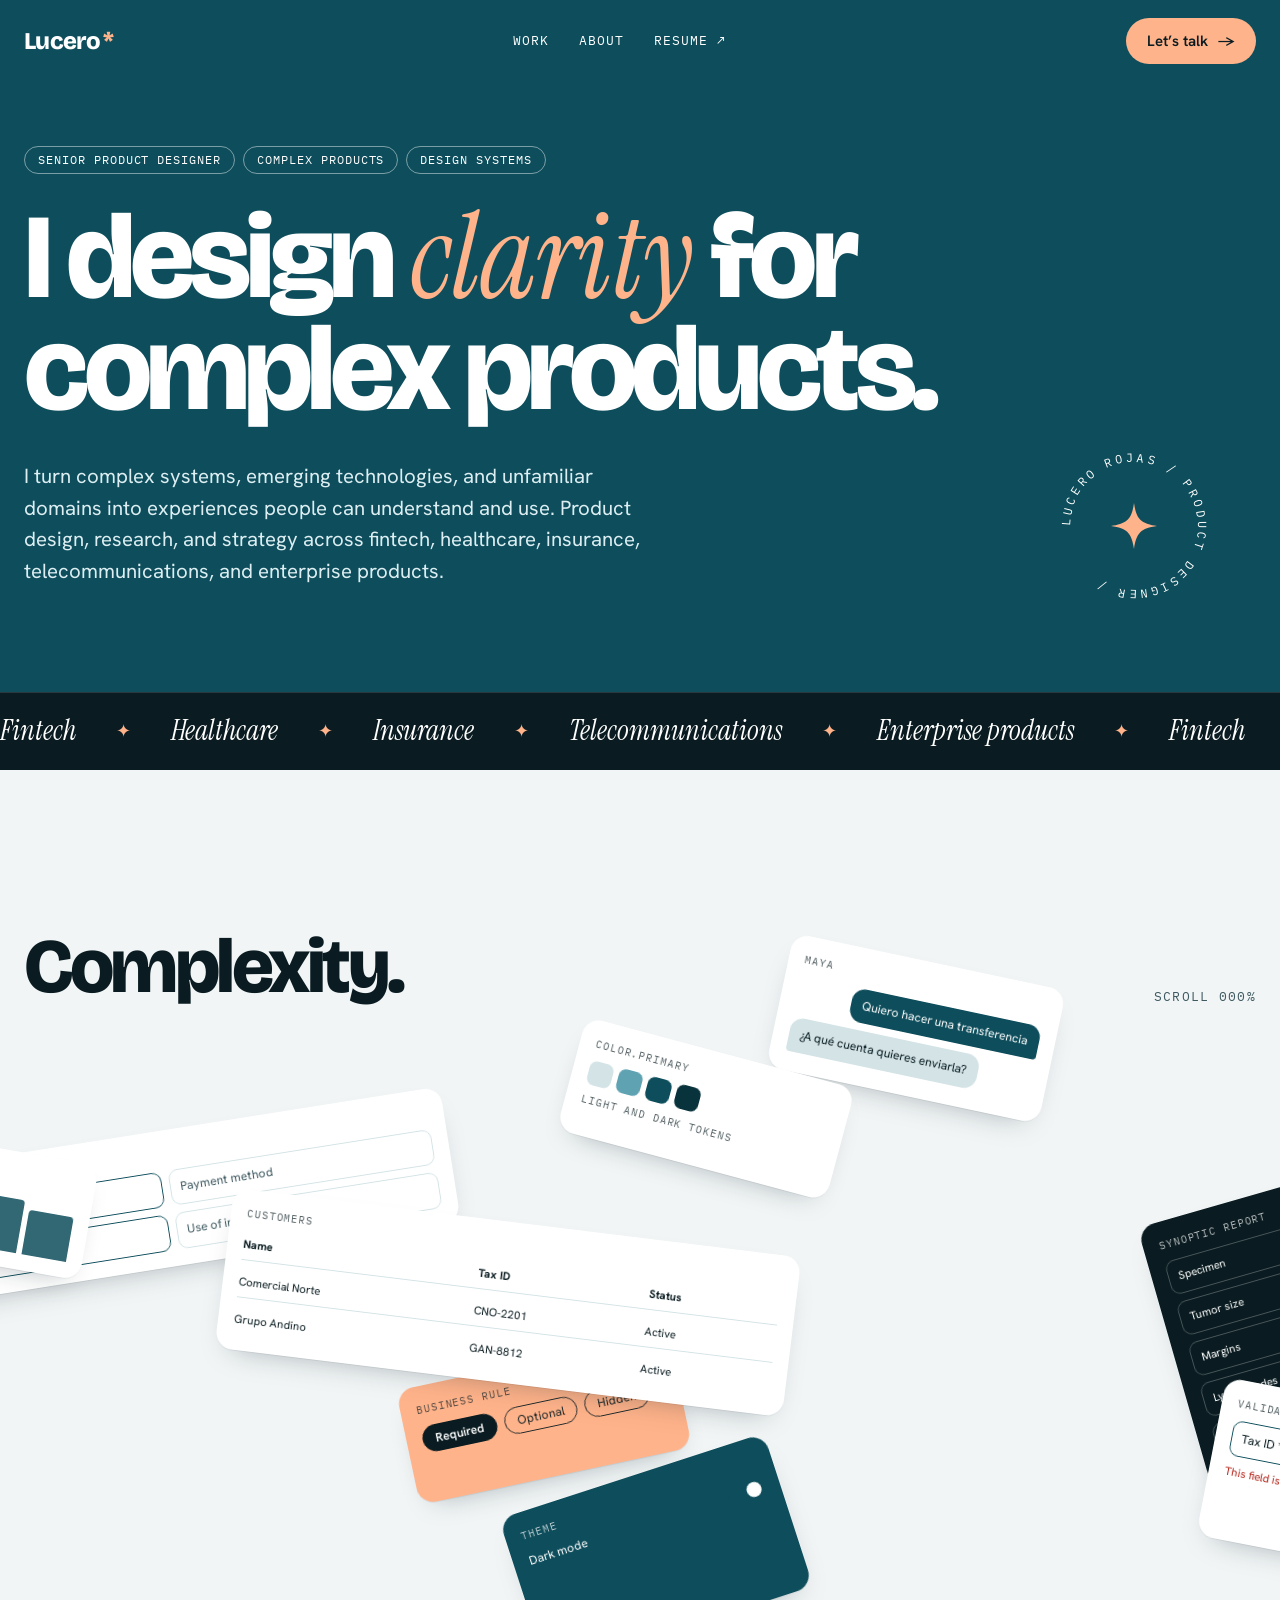
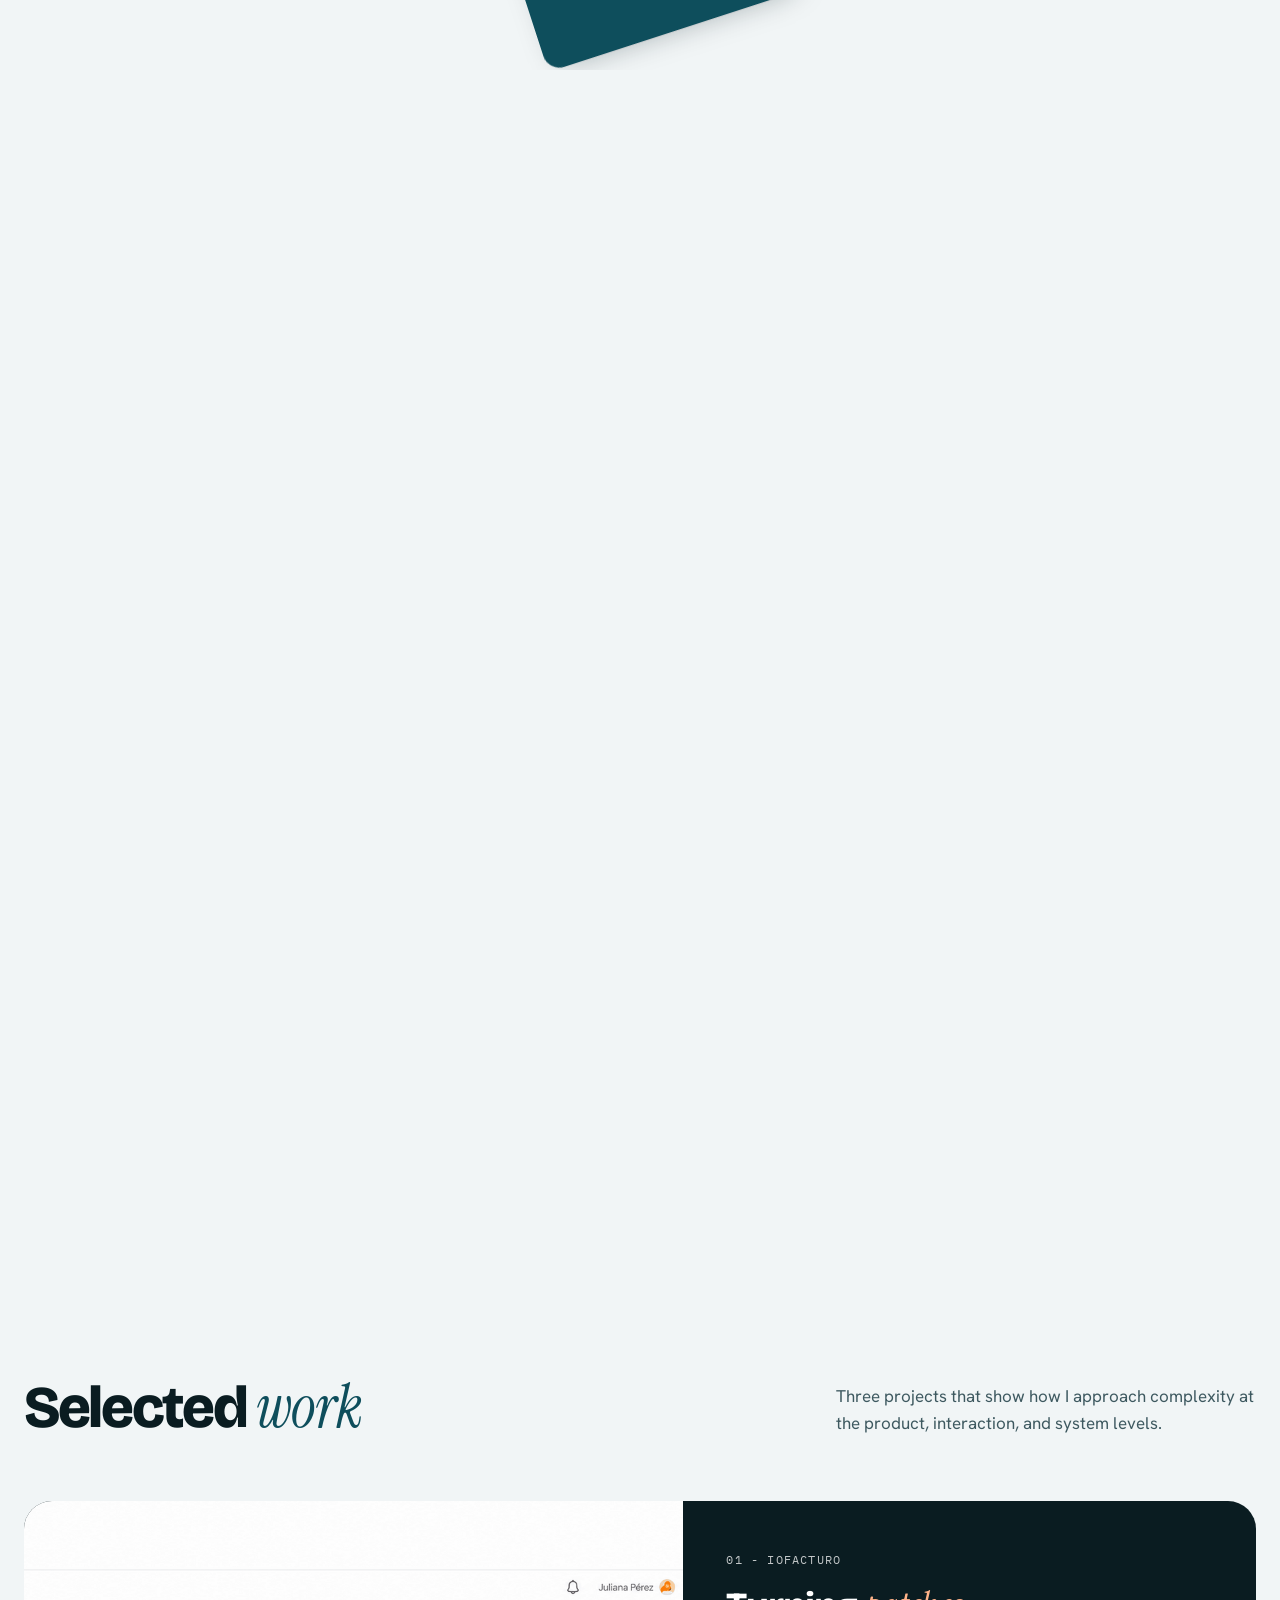
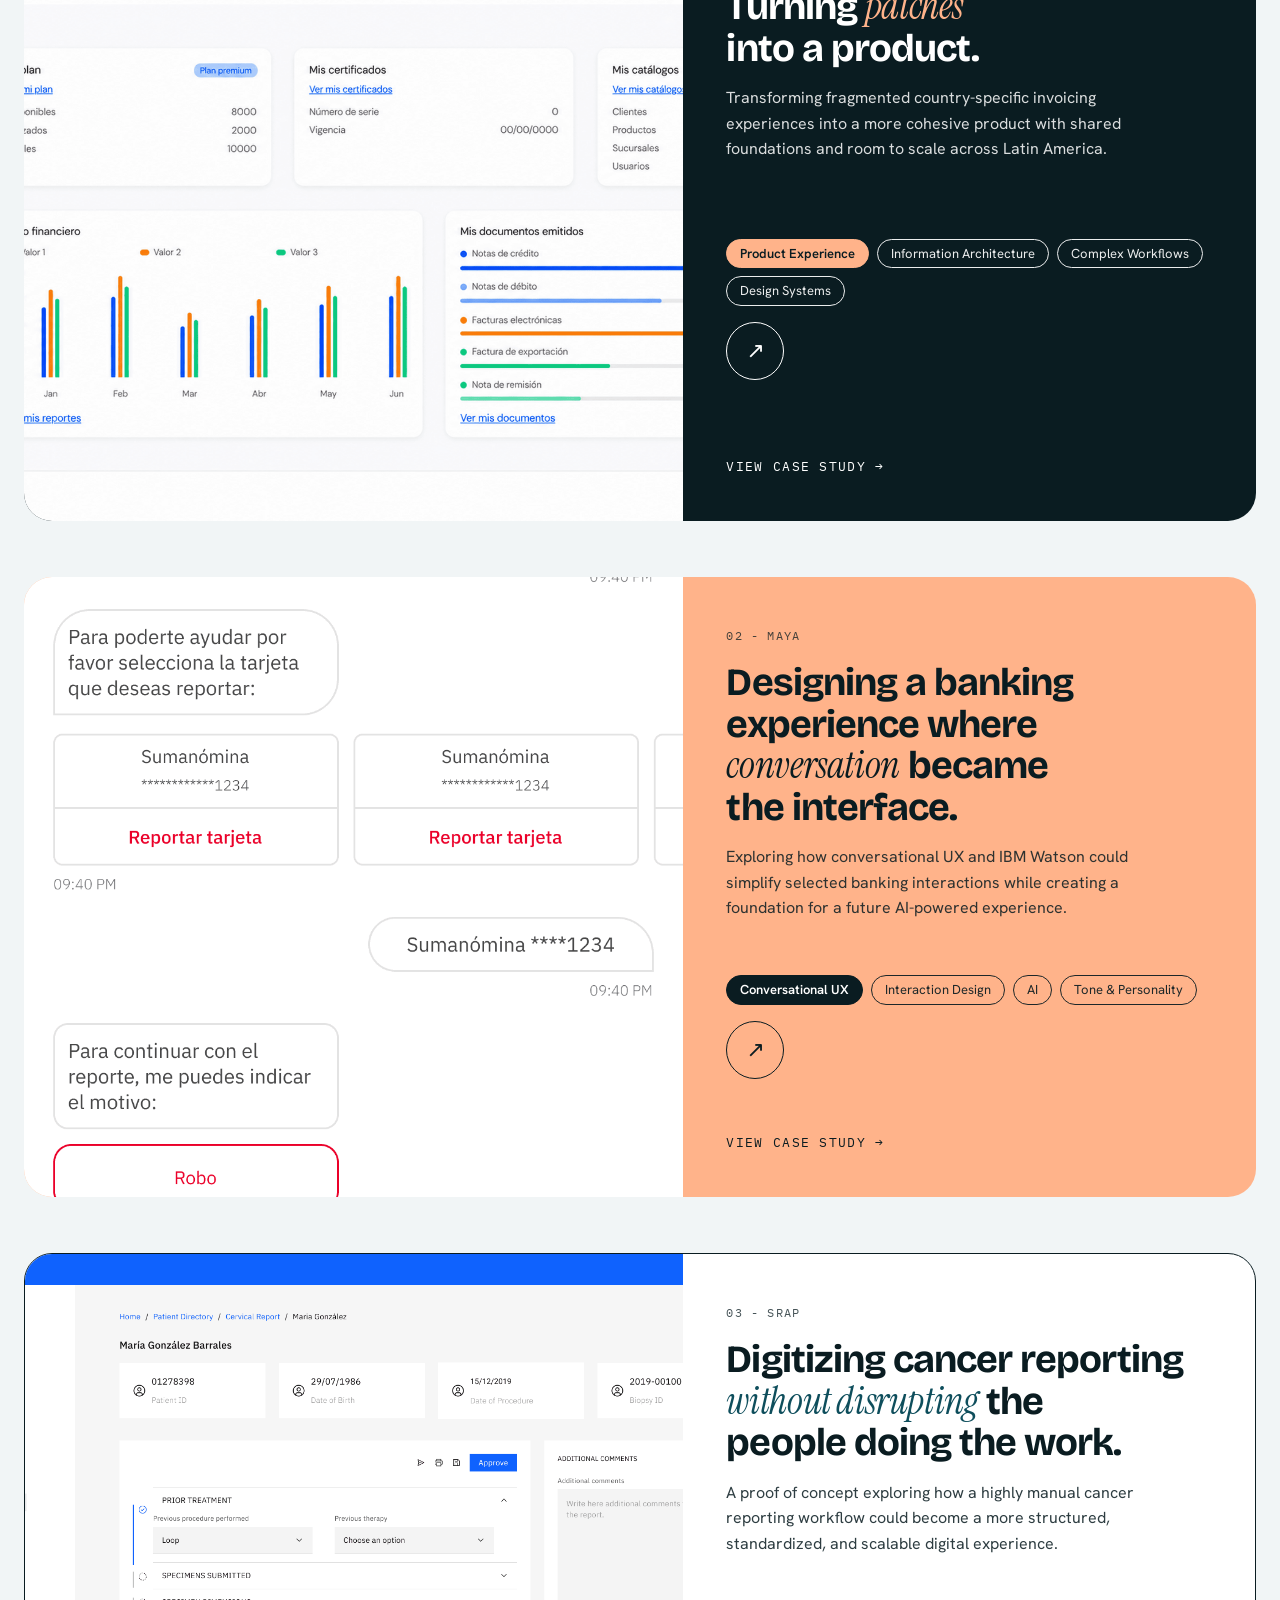
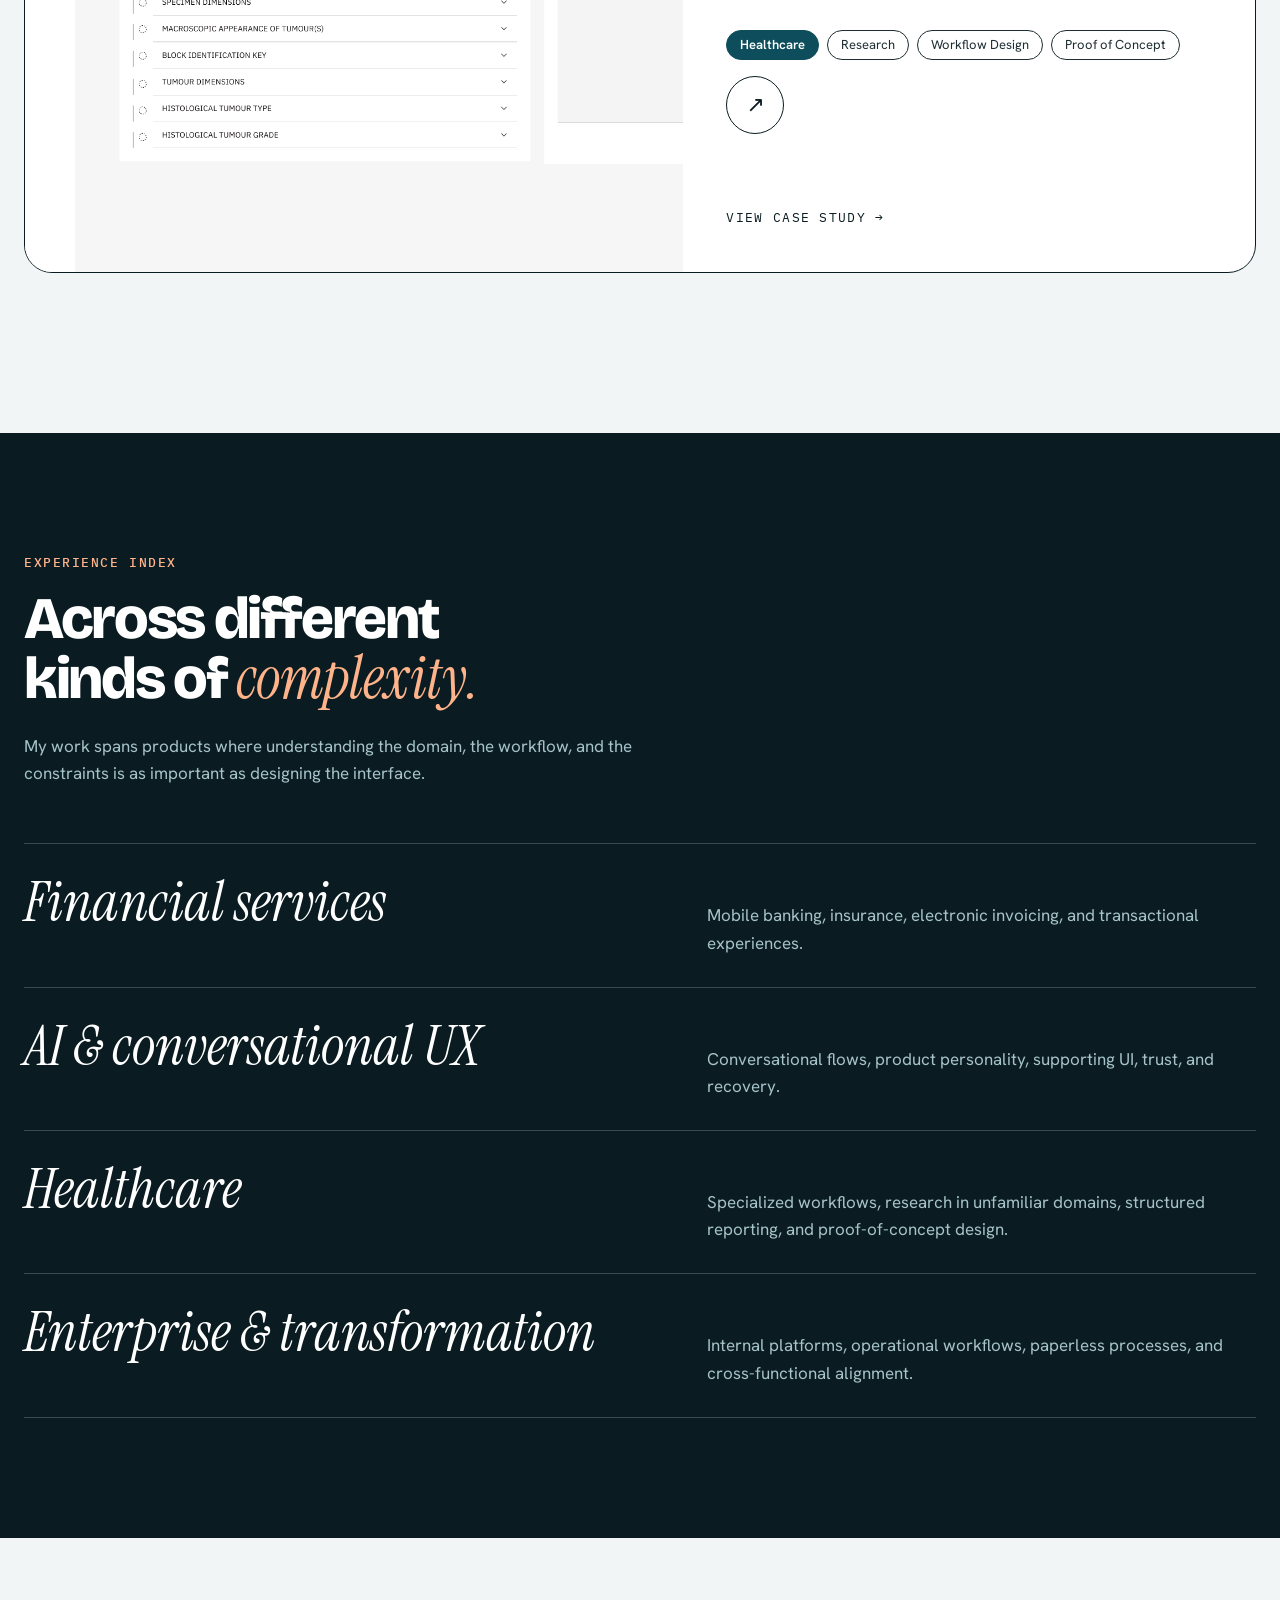
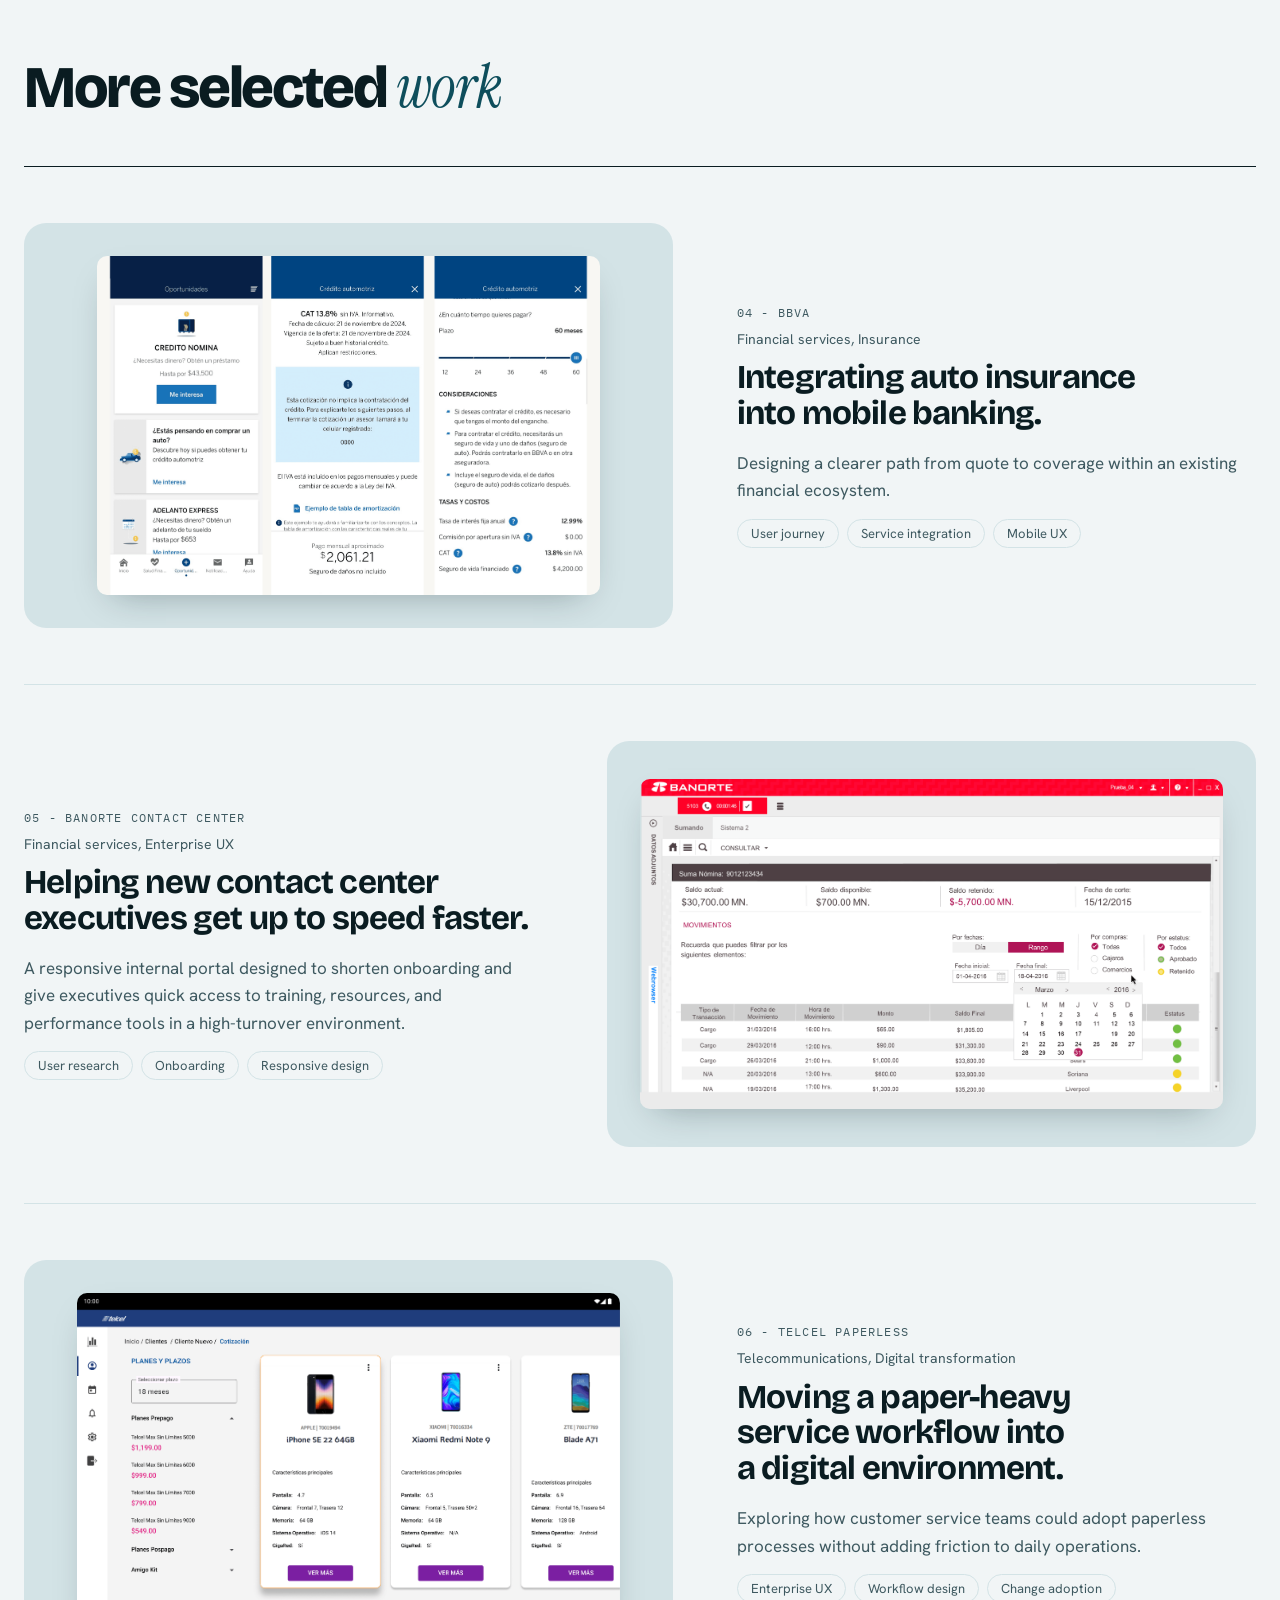
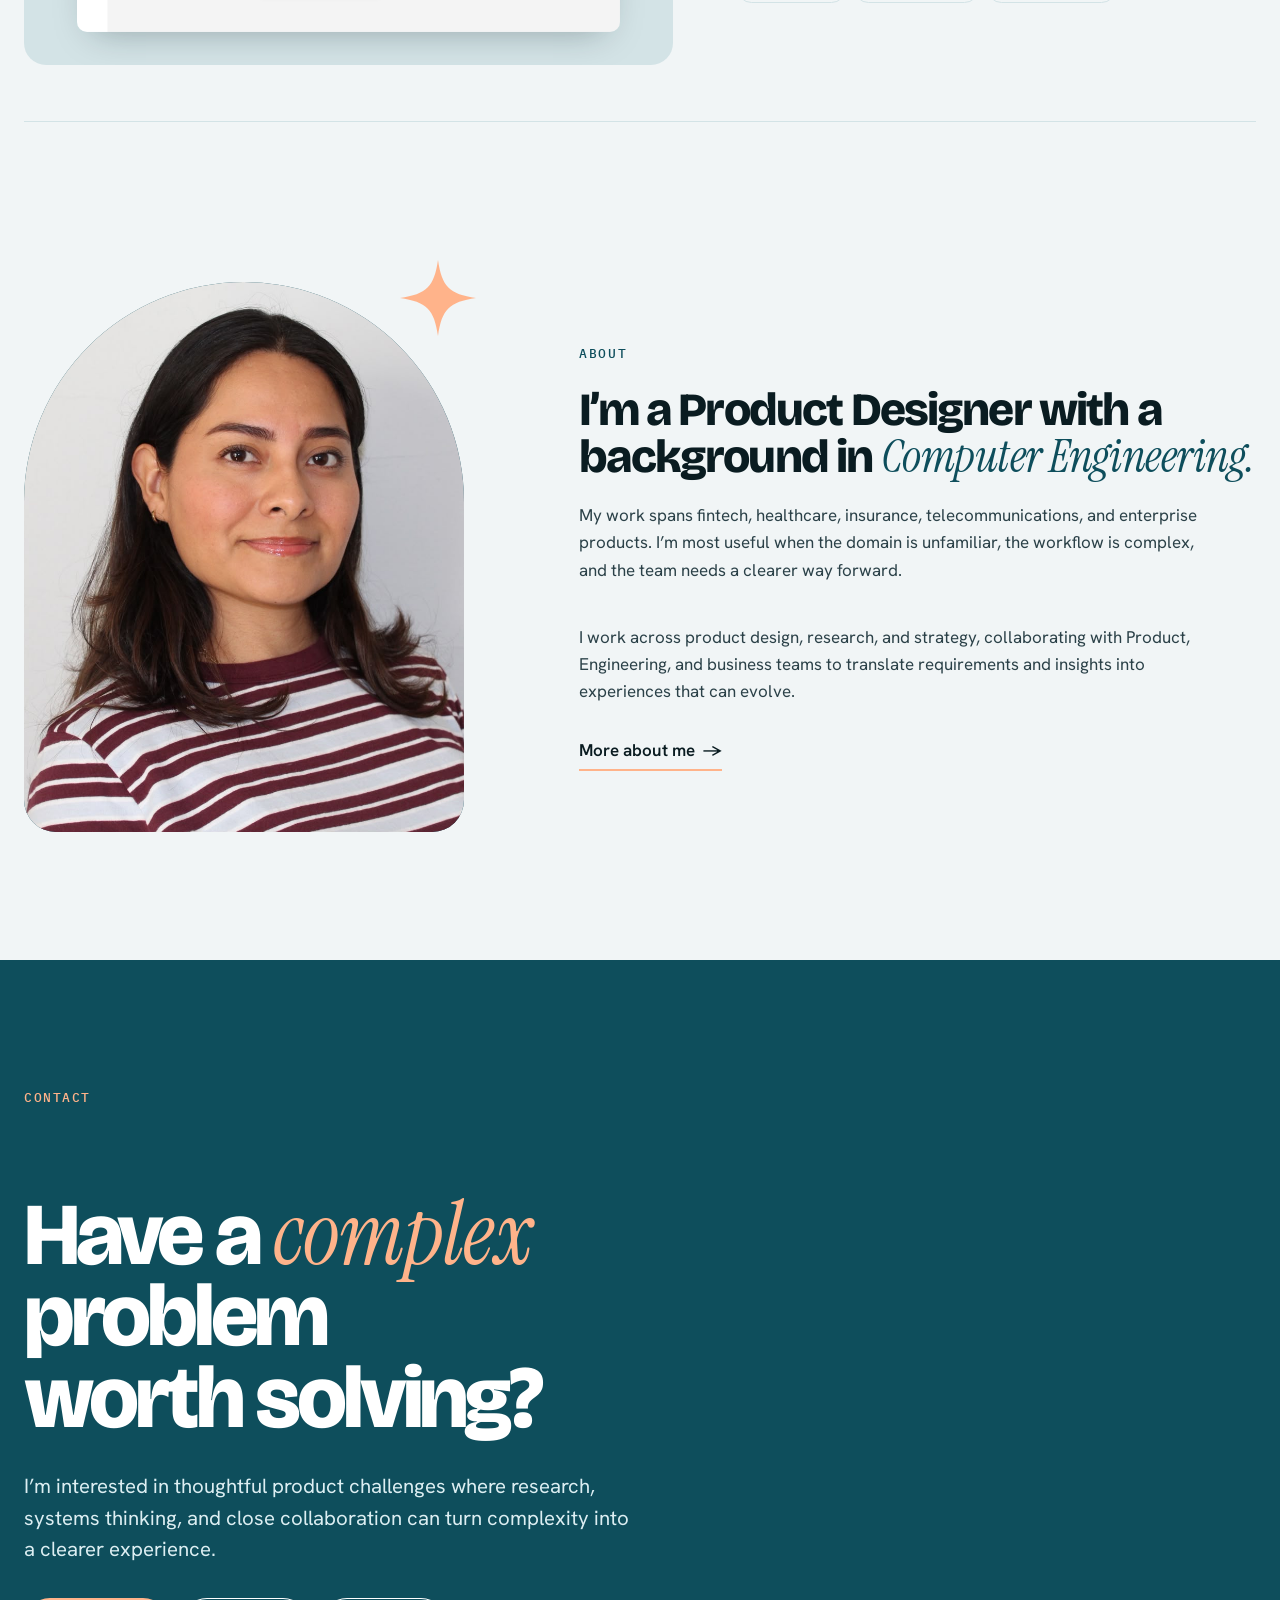
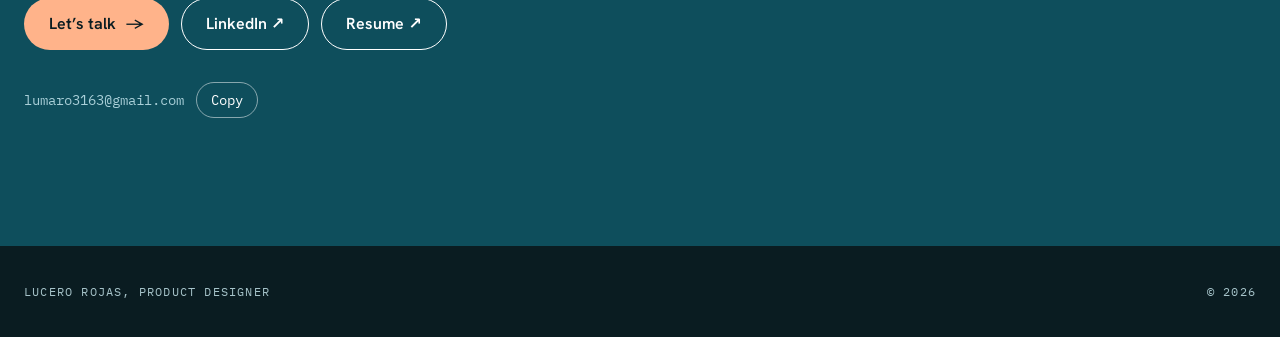
==== index.html @ 7197cba9 "Primera versión del portafolio" ====
<!doctype html>
<html lang="en">
<head>
<meta charset="utf-8">
<meta name="viewport" content="width=device-width, initial-scale=1, viewport-fit=cover">
<title>Lucero Rojas - Product Designer</title>
<meta name="description" content="Lucero Rojas designs clarity for complex products, systems, and emerging technologies.">
<meta property="og:title" content="Lucero Rojas - Product Designer">
<meta property="og:description" content="Lucero Rojas designs clarity for complex products, systems, and emerging technologies.">
<meta property="og:image" content="https://lucerorojasdesign.github.io/assets/img/og-home.jpg">
<meta property="og:image:width" content="1200">
<meta property="og:image:height" content="630">
<meta property="og:url" content="https://lucerorojasdesign.github.io/">
<meta property="og:type" content="website">
<meta name="twitter:image" content="https://lucerorojasdesign.github.io/assets/img/og-home.jpg">
<link rel="canonical" href="https://lucerorojasdesign.github.io/">
<meta name="theme-color" content="#0E4E5C">
<meta name="twitter:card" content="summary_large_image">
<link rel="preconnect" href="https://fonts.googleapis.com">
<link rel="preconnect" href="https://fonts.gstatic.com" crossorigin>
<link rel="stylesheet" href="https://fonts.googleapis.com/css2?family=Bricolage+Grotesque:opsz,wght@12..96,500;12..96,700;12..96,800&family=Instrument+Serif:ital@0;1&family=Hanken+Grotesk:wght@400;500;600&family=IBM+Plex+Mono:wght@400;500&display=swap">
<link rel="stylesheet" href="assets/css/site.css">
</head>
<body>
<a class="skip" href="#main">Skip to content</a>

<nav class="nav nav--hero" aria-label="Main" data-offset="120">
  <div class="wrap nav__in">
    <a class="logo" href="index.html" aria-label="Lucero Rojas, home">Lucero<span aria-hidden="true">*</span></a>
    <div class="nav__links">
      <a href="#work">Work</a>
      <a href="#about">About</a>
      <a href="https://drive.google.com/file/d/1FefpyBtR9SdfBJnohA6IZ15ghc4XHnws/view?usp=sharing" target="_blank" rel="noopener">Resume ↗</a>
    </div>
    <a class="btn btn--accent btn--sm" href="#contact">Let’s talk <span class="arr" aria-hidden="true">→</span></a>
  </div>
</nav>

<main id="main">

<!-- ============ HERO ============ -->
<header class="hero on-field">
  <div class="wrap hero__in">
    <div class="tags-o tags-o--hero"><span>Senior Product Designer</span><span>Complex Products</span><span>Design Systems</span></div>
    <h1 class="display h1" data-split>I design <em>clarity</em> for complex products.</h1>
    <p class="lead" data-reveal>I turn complex systems, emerging technologies, and unfamiliar domains into experiences people can understand and use. Product design, research, and strategy across fintech, healthcare, insurance, telecommunications, and enterprise products.</p>

    <div class="badge" aria-hidden="true">
      <svg class="ring" viewBox="0 0 200 200"><defs><path id="circ" d="M100,100 m-78,0 a78,78 0 1,1 156,0 a78,78 0 1,1 -156,0"></path></defs><text><textPath href="#circ">Lucero Rojas / Product Designer / </textPath></text></svg>
      <svg class="star" viewBox="0 0 40 40" width="46" height="46"><path d="M20 0 C22 14 26 18 40 20 C26 22 22 26 20 40 C18 26 14 22 0 20 C14 18 18 14 20 0Z"></path></svg>
    </div>
  </div>
  <div class="ticker" aria-label="Industries: fintech, healthcare, insurance, telecommunications, enterprise products">
    <div class="ticker__track" aria-hidden="true">
      <span>Fintech</span><span>Healthcare</span><span>Insurance</span><span>Telecommunications</span><span>Enterprise products</span>
      <span>Fintech</span><span>Healthcare</span><span>Insurance</span><span>Telecommunications</span><span>Enterprise products</span>
    </div>
  </div>
</header>

<!-- ============ SCENE: complexity → clarity ============ -->
<section class="scene" aria-label="Animation: scattered interface fragments organize into a clear system as you scroll">
  <div class="scene__pin">
    <div class="wrap">
      <div class="scene__head">
        <p class="scene__word" aria-hidden="true"><span class="w-a">Complexity.</span><span class="w-b">Clarity.</span></p>
        <p class="scene__meter" aria-hidden="true">Scroll <span data-meter>000%</span></p>
      </div>
    </div>
    <div class="wrap">
      <div class="board" aria-hidden="true">
        <div class="frag frag--wide" style="--x:-160;--y:90;--r:-9">
          <span class="lbl">New invoice</span>
          <div class="grid2" style="gap:8px">
            <div class="field req">Tax ID *</div>
            <div class="field">Payment method</div>
            <div class="field req">Currency *</div>
            <div class="field">Use of invoice</div>
          </div>
        </div>
        <div class="frag" style="--x:120;--y:-80;--r:12">
          <span class="lbl">Maya</span>
          <span class="bubble me">Quiero hacer una transferencia</span>
          <span class="bubble">¿A qué cuenta quieres enviarla?</span>
        </div>
        <div class="frag frag--ink frag--tall frag--hide-sm" style="--x:200;--y:140;--r:-16">
          <span class="lbl">Synoptic report</span>
          <div class="acc">Specimen <span class="chk">✓</span></div>
          <div class="acc">Tumor size <span class="chk">✓</span></div>
          <div class="acc">Margins <span class="mono" style="font-size:10px;opacity:.7">2/5</span></div>
          <div class="acc">Lymph nodes <span class="mono" style="font-size:10px;opacity:.7">0/3</span></div>
          <div class="acc">Approval <span class="mono" style="font-size:10px;opacity:.7">Pending</span></div>
        </div>
        <div class="frag" style="--x:-220;--y:-60;--r:10">
          <span class="lbl">Issued documents</span>
          <div class="bars"><i style="height:40%"></i><i style="height:65%"></i><i style="height:52%"></i><i style="height:88%"></i><i style="height:74%"></i></div>
        </div>
        <div class="frag frag--gold" style="--x:60;--y:160;--r:-12">
          <span class="lbl">Business rule</span>
          <div class="pills"><span class="pill pill--ink">Required</span><span class="pill">Optional</span><span class="pill">Hidden</span></div>
        </div>
        <div class="frag frag--hide-sm" style="--x:-90;--y:-150;--r:15">
          <span class="lbl">color.primary</span>
          <div class="sw"><i style="background:#D3E3E6"></i><i style="background:#5FA3B3"></i><i style="background:#0E4E5C"></i><i style="background:#08323C"></i></div>
          <span class="lbl">Light and dark tokens</span>
        </div>
        <div class="frag frag--wide" style="--x:180;--y:-120;--r:7">
          <span class="lbl">Customers</span>
          <div class="row"><b>Name</b><b>Tax ID</b><b>Status</b></div>
          <div class="row"><span>Comercial Norte</span><span>CNO-2201</span><span>Active</span></div>
          <div class="row"><span>Grupo Andino</span><span>GAN-8812</span><span>Active</span></div>
        </div>
        <div class="frag frag--field" style="--x:-140;--y:130;--r:-18">
          <span class="lbl">Theme</span>
          <div style="display:flex;justify-content:space-between;align-items:center">Dark mode <span class="tgl"></span></div>
        </div>
        <div class="frag frag--hide-sm" style="--x:240;--y:60;--r:11">
          <span class="lbl">Validation</span>
          <div class="field req">Tax ID *</div>
          <span style="color:#B42318;font-size:12px">This field is required.</span>
        </div>
      </div>
    </div>
  </div>
</section>

<!-- ============ SELECTED WORK ============ -->
<section id="work" class="wrap" style="padding-top:48px;padding-bottom:40px">
  <div class="work-head">
    <h2 class="h2" data-reveal>Selected <em>work</em></h2>
    <p class="muted" style="max-width:42ch;--d:1" data-reveal>Three projects that show how I approach complexity at the product, interaction, and system levels.</p>
  </div>

  <div class="stack">
    <a class="stack__card" href="work/iofacturo.html" style="--i:0">
      <div class="stack__media">
        <figure class="ph ph--field" data-label="ioFacturo dashboard"><img src="assets/img/home/iofacturo.png" alt="Redesigned ioFacturo product dashboard." loading="lazy" onerror="this.remove()"></figure>
      </div>
      <div class="stack__body">
        <div>
          <span class="mono">01 - ioFacturo</span>
          <h3 class="h3">Turning <em>patches</em> into a product.</h3>
          <p>Transforming fragmented country-specific invoicing experiences into a more cohesive product with shared foundations and room to scale across Latin America.</p>
        </div>
        <div class="stack__foot">
          <div class="pills"><span class="pill pill--fill">Product Experience</span><span class="pill">Information Architecture</span><span class="pill">Complex Workflows</span><span class="pill">Design Systems</span></div>
          <span class="circle" aria-hidden="true">↗</span>
        </div>
        <span class="cta-link">View case study →</span>
      </div>
    </a>

    <a class="stack__card" href="work/maya.html" style="--i:1">
      <div class="stack__media">
        <figure class="ph ph--gold" data-label="Maya - mobile conversation"><img src="assets/img/home/maya.png" alt="Maya conversational assistant screen on mobile." loading="lazy" onerror="this.remove()"></figure>
      </div>
      <div class="stack__body">
        <div>
          <span class="mono">02 - Maya</span>
          <h3 class="h3">Designing a banking experience where <em>conversation</em> became the interface.</h3>
          <p>Exploring how conversational UX and IBM Watson could simplify selected banking interactions while creating a foundation for a future AI-powered experience.</p>
        </div>
        <div class="stack__foot">
          <div class="pills"><span class="pill pill--ink">Conversational UX</span><span class="pill">Interaction Design</span><span class="pill">AI</span><span class="pill">Tone &amp; Personality</span></div>
          <span class="circle" aria-hidden="true">↗</span>
        </div>
        <span class="cta-link">View case study →</span>
      </div>
    </a>

    <a class="stack__card" href="work/srap.html" style="--i:2">
      <div class="stack__media">
        <figure class="ph" data-label="SRAP - synoptic report"><img src="assets/img/home/srap.png" alt="SRAP synoptic cancer report screen." loading="lazy" onerror="this.remove()"></figure>
      </div>
      <div class="stack__body">
        <div>
          <span class="mono">03 - SRAP</span>
          <h3 class="h3">Digitizing cancer reporting <em>without disrupting</em> the people doing the work.</h3>
          <p>A proof of concept exploring how a highly manual cancer reporting workflow could become a more structured, standardized, and scalable digital experience.</p>
        </div>
        <div class="stack__foot">
          <div class="pills"><span class="pill pill--field">Healthcare</span><span class="pill">Research</span><span class="pill">Workflow Design</span><span class="pill">Proof of Concept</span></div>
          <span class="circle" aria-hidden="true">↗</span>
        </div>
        <span class="cta-link">View case study →</span>
      </div>
    </a>
  </div>
</section>

<!-- ============ EXPERIENCE INDEX ============ -->
<section class="on-ink" style="margin-top:80px">
  <div class="wrap" style="padding-top:120px;padding-bottom:120px">
    <p class="eyebrow eyebrow--accent">Experience index</p>
    <h2 class="h2" style="margin-top:16px;max-width:16ch" data-reveal>Across different kinds of <em>complexity.</em></h2>
    <p class="body" style="margin-top:24px" data-reveal>My work spans products where understanding the domain, the workflow, and the constraints is as important as designing the interface.</p>
    <div class="index">
      <div class="index__row" data-peek="ioFacturo, BBVA, Banorte Contact Center" data-reveal>
        <span class="index__name">Financial services</span>
        <span class="index__desc">Mobile banking, insurance, electronic invoicing, and transactional experiences.</span>
      </div>
      <div class="index__row" data-peek="Maya" data-reveal>
        <span class="index__name">AI &amp; conversational UX</span>
        <span class="index__desc">Conversational flows, product personality, supporting UI, trust, and recovery.</span>
      </div>
      <div class="index__row" data-peek="SRAP" data-reveal>
        <span class="index__name">Healthcare</span>
        <span class="index__desc">Specialized workflows, research in unfamiliar domains, structured reporting, and proof-of-concept design.</span>
      </div>
      <div class="index__row" data-peek="Telcel Paperless" data-reveal>
        <span class="index__name">Enterprise &amp; transformation</span>
        <span class="index__desc">Internal platforms, operational workflows, paperless processes, and cross-functional alignment.</span>
      </div>
    </div>
  </div>
</section>
<div class="peek" aria-hidden="true"><span class="mono">See it in</span><strong></strong></div>

<!-- ============ MORE SELECTED WORK ============ -->
<section class="wrap" style="padding-top:120px;padding-bottom:40px">
  <h2 class="h2" data-reveal>More selected <em>work</em></h2>
  <div class="more">
    <article class="more__row" data-reveal>
      <figure class="ph" data-label="BBVA"><img src="assets/img/home/bbva.png" alt="BBVA auto insurance flow inside the mobile banking app." loading="lazy" onerror="this.remove()"></figure>
      <div>
        <span class="mono">04 - BBVA</span><span class="more__sector">Financial services, Insurance</span>
        <h3 class="h3 more__title">Integrating auto insurance into mobile banking.</h3>
      </div>
      <div>
        <p class="muted">Designing a clearer path from quote to coverage within an existing financial ecosystem.</p>
        <div class="tags-o"><span>User journey</span><span>Service integration</span><span>Mobile UX</span></div>
      </div>
    </article>
    <article class="more__row" data-reveal>
      <figure class="ph" data-label="Banorte Contact Center"><img src="assets/img/home/contact-center.png" alt="Banorte Contact Center internal portal for new executives." loading="lazy" onerror="this.remove()"></figure>
      <div>
        <span class="mono">05 - Banorte Contact Center</span><span class="more__sector">Financial services, Enterprise UX</span>
        <h3 class="h3 more__title">Helping new contact center executives get up to speed faster.</h3>
      </div>
      <div>
        <p class="muted">A responsive internal portal designed to shorten onboarding and give executives quick access to training, resources, and performance tools in a high-turnover environment.</p>
        <div class="tags-o"><span>User research</span><span>Onboarding</span><span>Responsive design</span></div>
      </div>
    </article>
    <article class="more__row" data-reveal>
      <figure class="ph" data-label="Telcel Paperless"><img src="assets/img/home/telcel.png" alt="Telcel Paperless customer service workflow screens." loading="lazy" onerror="this.remove()"></figure>
      <div>
        <span class="mono">06 - Telcel Paperless</span><span class="more__sector">Telecommunications, Digital transformation</span>
        <h3 class="h3 more__title">Moving a paper-heavy service workflow into a digital environment.</h3>
      </div>
      <div>
        <p class="muted">Exploring how customer service teams could adopt paperless processes without adding friction to daily operations.</p>
        <div class="tags-o"><span>Enterprise UX</span><span>Workflow design</span><span>Change adoption</span></div>
      </div>
    </article>
  </div>
</section>

<!-- ============ ABOUT ============ -->
<section id="about" class="wrap" style="padding-top:120px;padding-bottom:128px">
  <div class="about">
    <div class="about__photo" data-reveal="scale">
      <figure class="ph" data-label="Your photo"><img src="assets/img/home/lucero.jpg" alt="Portrait of Lucero Rojas." loading="lazy" onerror="this.remove()"></figure>
      <svg class="star" viewBox="0 0 40 40" aria-hidden="true"><path d="M20 0 C22 14 26 18 40 20 C26 22 22 26 20 40 C18 26 14 22 0 20 C14 18 18 14 20 0Z"></path></svg>
    </div>
    <div class="about__txt">
      <p class="eyebrow">About</p>
      <h2 class="h2" style="font-size:clamp(34px,3.6vw,54px)" data-reveal>I’m a Product Designer with a background in <em>Computer Engineering.</em></h2>
      <p class="body" data-reveal>My work spans fintech, healthcare, insurance, telecommunications, and enterprise products. I’m most useful when the domain is unfamiliar, the workflow is complex, and the team needs a clearer way forward.</p>
      <p class="body" data-reveal>I work across product design, research, and strategy, collaborating with Product, Engineering, and business teams to translate requirements and insights into experiences that can evolve.</p>
      <a class="ulink" href="https://www.linkedin.com/in/lumachorro/" target="_blank" rel="noopener">More about me <span aria-hidden="true">→</span></a>
    </div>
  </div>
</section>

<!-- ============ CONTACT ============ -->
<section id="contact" class="on-field">
  <div class="wrap contact__in">
    <p class="eyebrow eyebrow--accent">Contact</p>
    <h2 class="display contact__title">Have a <em>complex</em> problem worth solving?</h2>
    <p class="lead">I’m interested in thoughtful product challenges where research, systems thinking, and close collaboration can turn complexity into a clearer experience.</p>
    <div class="contact__links">
      <a class="btn btn--accent" href="mailto:lumaro3163@gmail.com">Let’s talk <span class="arr" aria-hidden="true">→</span></a>
      <a class="btn btn--ghost" href="https://www.linkedin.com/in/lumachorro/" target="_blank" rel="noopener">LinkedIn ↗</a>
      <a class="btn btn--ghost" href="https://drive.google.com/file/d/1FefpyBtR9SdfBJnohA6IZ15ghc4XHnws/view?usp=sharing" target="_blank" rel="noopener">Resume ↗</a>
    </div>
    <p class="contact__mail"><span>lumaro3163@gmail.com</span><button class="copy" type="button" data-copy="lumaro3163@gmail.com">Copy</button></p>
  </div>
</section>

</main>

<footer class="footer">
  <div class="wrap footer__in">
    <span>Lucero Rojas, Product Designer</span>
    <span>© 2026</span>
  </div>
</footer>

<script src="assets/js/site.js"></script>
</body>
</html>
---- assets/css/site.css ----
/* Lucero Rojas - Portfolio
   Direction A, "Editorial con pulso", palette Petróleo
   Layout: wide editorial wrap (1280), color bands (field / ink / paper), two-column case-study rhythm with sticky labels. */
:root{
  --field:#0E4E5C;      /* petróleo: hero + contact bands */
  --field-deep:#08323C;
  --accent:#FFB38A;     /* durazno: the one warm accent */
  --ink:#0A1C21;        /* text + dark bands */
  --paper:#F1F5F6;      /* page ground */
  --card:#FFFFFF;
  --muted:#3E5960;
  --line:#D3E3E6;
  --soft:#D3E3E6;
  --on-field:#DCEEF2;
  --on-field-muted:#A9CFD8;
  --on-ink-muted:#A6C3C9;

  --f-display:'Bricolage Grotesque', 'Arial Black', system-ui, sans-serif;
  --f-serif:'Instrument Serif', Georgia, 'Times New Roman', serif;
  --f-body:'Hanken Grotesk', system-ui, -apple-system, 'Segoe UI', sans-serif;
  --f-mono:'IBM Plex Mono', ui-monospace, 'SFMono-Regular', Menlo, monospace;

  --wrap:1280px;
  --gutter:24px;
  --radius:28px;
  --ease:cubic-bezier(.2,.7,.2,1);
  color-scheme:light;
}

*,*::before,*::after{box-sizing:border-box}
html{scroll-behavior:smooth;-webkit-text-size-adjust:100%}
body{margin:0;background:var(--paper);color:var(--ink);font-family:var(--f-body);font-size:17px;line-height:1.6;-webkit-font-smoothing:antialiased;overflow-x:hidden}
img{max-width:100%;display:block}
a{color:inherit}
a:focus-visible,button:focus-visible,input:focus-visible{outline:3px solid var(--accent);outline-offset:3px;border-radius:6px}
h1,h2,h3,h4,h5{margin:0;text-wrap:balance}
p{margin:0}
.skip{position:absolute;left:-9999px;top:8px;background:var(--accent);color:var(--ink);padding:10px 16px;border-radius:999px;z-index:100;text-decoration:none;font-weight:600}
.skip:focus{left:16px}

.wrap{width:100%;max-width:var(--wrap);margin:0 auto;padding-left:max(var(--gutter),env(safe-area-inset-left,0px));padding-right:max(var(--gutter),env(safe-area-inset-right,0px))}
.wrap--narrow{max-width:960px}

/* ---------- Type ---------- */
.eyebrow{font-family:var(--f-mono);font-size:13px;font-weight:500;letter-spacing:.12em;text-transform:uppercase;color:var(--field)}
.eyebrow--light{color:var(--on-field-muted)}
.eyebrow--accent{color:var(--accent)}
.mono{font-family:var(--f-mono);font-size:12px;letter-spacing:.1em;text-transform:uppercase}
.display{font-family:var(--f-display);font-weight:800;letter-spacing:-.045em;line-height:.92}
.h1{font-size:clamp(52px,9.4vw,148px)}
.h2{font-family:var(--f-display);font-weight:800;font-size:clamp(36px,4.6vw,68px);line-height:1;letter-spacing:-.04em}
.h3{font-family:var(--f-display);font-weight:700;font-size:clamp(24px,2.4vw,34px);line-height:1.08;letter-spacing:-.025em}
.h4{font-family:var(--f-display);font-weight:700;font-size:20px;line-height:1.2;letter-spacing:-.015em}
em,.it{font-family:var(--f-serif);font-style:italic;font-weight:400;letter-spacing:-.01em}
.display em,.h2 em,.h3 em{color:var(--field)}
.on-field .display em,.on-field .h2 em,.on-ink .h2 em,.on-ink .display em{color:var(--accent)}
.lead{font-size:clamp(17px,1.6vw,21px);line-height:1.55;max-width:56ch}
.body{max-width:64ch;color:#2B4148}
.body + .body{margin-top:18px}
.muted{color:var(--muted)}
.caption{font-size:14px;color:var(--muted);margin-top:14px;max-width:70ch}
.caption strong{color:var(--ink);font-weight:600}
.on-ink .caption,.on-field .caption{color:var(--on-ink-muted)}
.pull{font-family:var(--f-serif);font-style:italic;font-size:clamp(28px,3.4vw,48px);line-height:1.14;letter-spacing:-.01em;max-width:28ch;text-wrap:balance}
.sec__main .pull{max-width:42ch}

/* ---------- Bands ---------- */
.on-field{background:var(--field);color:#fff}
.on-ink{background:var(--ink);color:#fff}
.on-ink .body,.on-field .body{color:var(--on-ink-muted)}
.on-field .lead{color:var(--on-field)}

/* ---------- Nav ---------- */
.nav{position:sticky;top:env(safe-area-inset-top,0px);z-index:50;transition:background .35s var(--ease),box-shadow .35s var(--ease),color .35s}
body::before{content:"";position:fixed;inset:0 0 auto;height:env(safe-area-inset-top,0px);z-index:60;background:var(--field)}
.nav__in{display:flex;align-items:center;justify-content:space-between;gap:20px;padding-top:18px;padding-bottom:18px}
.nav--hero{background:var(--field);color:#fff}
.nav.is-scrolled{background:rgba(241,245,246,.88);backdrop-filter:blur(14px);-webkit-backdrop-filter:blur(14px);color:var(--ink);box-shadow:0 1px 0 var(--line)}
.logo{font-family:var(--f-display);font-weight:800;font-size:24px;letter-spacing:-.03em;text-decoration:none;display:inline-flex;align-items:center;gap:2px}
.logo span{color:var(--accent);display:inline-block;transition:transform .6s var(--ease)}
.logo:hover span{transform:rotate(180deg)}
.nav__links{display:flex;gap:30px;align-items:center;font-family:var(--f-mono);font-size:13px;letter-spacing:.08em;text-transform:uppercase}
.nav__links a{text-decoration:none;position:relative;padding:12px 0}
.nav__links a::after{content:"";position:absolute;left:0;right:0;bottom:6px;height:2px;background:var(--accent);transform:scaleX(0);transform-origin:left;transition:transform .35s var(--ease)}
.nav__links a:hover::after{transform:scaleX(1)}
.progress{position:absolute;left:0;bottom:0;height:3px;width:100%;background:var(--accent);transform-origin:left;transform:scaleX(var(--progress,0))}

/* ---------- Buttons / pills ---------- */
.btn{display:inline-flex;align-items:center;gap:10px;min-height:48px;padding:12px 24px;border-radius:999px;font-weight:600;font-size:16px;text-decoration:none;border:1.5px solid transparent;transition:transform .3s var(--ease),background .3s,color .3s}
.btn:hover{transform:translateY(-2px)}
.btn--accent{background:var(--accent);color:var(--ink)}
.btn--ghost{border-color:currentColor}
.btn--sm{min-height:44px;padding:10px 20px;font-size:15px}
.btn .arr{transition:transform .3s var(--ease)}
.btn:hover .arr{transform:translateX(4px)}
.pills{display:flex;flex-wrap:wrap;gap:8px}
.pill{display:inline-flex;align-items:center;font-size:13px;line-height:1.2;padding:6px 13px;border-radius:999px;border:1px solid currentColor;opacity:.92}
.pill--fill{background:var(--accent);color:var(--ink);border-color:var(--accent);font-weight:600;opacity:1}
.pill--field{background:var(--field);color:#fff;border-color:var(--field);font-weight:600;opacity:1}
.pill--ink{background:var(--ink);color:#fff;border-color:var(--ink);font-weight:600;opacity:1}

/* ---------- Placeholder / image slots ---------- */
.ph{position:relative;margin:0;border-radius:20px;overflow:hidden;background:var(--soft);aspect-ratio:16/10;max-width:100%;display:flex;align-items:center;justify-content:center}
.ph::before{content:attr(data-label);font-family:var(--f-mono);font-size:12px;letter-spacing:.08em;text-transform:uppercase;color:#2E4A52;text-align:center;padding:0 20px}
.ph img{position:absolute;inset:0;width:100%;height:100%;object-fit:cover}
.ph--contain img{object-fit:contain;background:var(--card)}
.ph--43{aspect-ratio:4/3}.ph--169{aspect-ratio:16/9}.ph--phone{aspect-ratio:5/8}.ph--sq{aspect-ratio:1/1}.ph--tall{aspect-ratio:3/4}.ph--wide{aspect-ratio:21/9}
/* When a real image is present, the slot takes the image's own proportions (no letterboxing).
   Fixed crops stay only where the layout needs them: stack cards, before/after slider, About arch. */
.ph:has(img){aspect-ratio:auto;background:transparent;display:block}
.ph:has(img)::before{content:none}
.ph:has(img) img{position:static;width:100%;height:auto;object-fit:initial;background:transparent}
.stack__media .ph:has(img),.ba .ph:has(img),.about__photo .ph:has(img){display:flex}
.stack__media .ph:has(img) img,.ba .ph:has(img) img,.about__photo .ph:has(img) img{position:absolute;inset:0;height:100%;object-fit:cover}
.about__photo .ph:has(img){aspect-ratio:4/5}
.ba .ph:has(img){background:var(--ink)}
.ba .ph:has(img) img{object-fit:contain}
.phone-row .ph:has(img){border-radius:28px}
/* Screens: the image itself is the card. Rounded, hairline border, soft shadow, solid white behind. */
.ph--contain:has(img){background:transparent;padding:0;border-radius:16px;overflow:visible}
.ph--contain:has(img) img{border-radius:16px;border:1px solid var(--line);background:#fff;box-shadow:0 18px 40px -22px rgba(10,28,33,.45)}
.ph--dark.ph--contain:has(img){background:transparent}
.ph--dark.ph--contain:has(img) img{border-color:rgba(255,255,255,.14);box-shadow:0 18px 40px -18px rgba(0,0,0,.7)}
.ph--dark{background:#13303A}.ph--dark::before{color:var(--on-ink-muted)}
.ph--field{background:var(--field-deep)}.ph--field::before{color:var(--on-field-muted)}
.ph--gold{background:#FFD3B8}.ph--gold::before{color:#6B3A1E}
figure.ph + figcaption,.fig figcaption{font-size:14px;color:var(--muted);margin-top:12px}
.fig{margin:0}
.fig figcaption .mono{display:block;margin-bottom:4px;color:var(--ink)}
.on-ink .fig figcaption{color:var(--on-ink-muted)}.on-ink .fig figcaption .mono{color:#fff}

/* ---------- Home hero ---------- */
.hero{position:relative;overflow:hidden}
.hero__in{padding-top:64px;padding-bottom:104px;position:relative}
.hero .eyebrow{margin-bottom:28px}
.hero .lead{margin-top:36px}
.hero__cta{margin-top:36px;display:flex;flex-wrap:wrap;gap:12px}
.badge{position:absolute;right:max(24px,5vw);bottom:84px;width:164px;height:164px;display:flex;align-items:center;justify-content:center}
.badge svg.ring{position:absolute;inset:0;width:100%;height:100%;animation:spin 24s linear infinite}
.badge text{font-family:var(--f-mono);font-size:14.5px;letter-spacing:4px;text-transform:uppercase;fill:#fff}
@keyframes spin{to{transform:rotate(360deg)}}
.star{display:block}
.star path{fill:var(--accent)}

/* split headline reveal */
.split .w{display:inline-block;overflow:hidden;vertical-align:top;padding:0 .08em .08em 0;margin:0 -.08em -.08em 0}
.split .w > span{display:inline-block}
.motion .split .w > span{animation:rise .9s var(--ease) both;animation-delay:calc(var(--i) * 70ms + 120ms)}
@keyframes rise{from{transform:translateY(105%)}to{transform:none}}

/* ticker */
.ticker{background:var(--ink);color:#fff;overflow:hidden;border-top:1px solid rgba(255,255,255,.12)}
.ticker__track{display:flex;width:max-content;gap:40px;padding:16px 0;animation:tick 38s linear infinite}
.ticker__track span{font-family:var(--f-serif);font-style:italic;font-size:28px;white-space:nowrap;display:inline-flex;align-items:center;gap:40px}
.ticker__track span::after{content:"✦";font-style:normal;font-size:18px;color:var(--accent)}
.ticker:hover .ticker__track{animation-play-state:paused}
@keyframes tick{to{transform:translateX(-50%)}}

/* ---------- Scene: patches → product ---------- */
.scene{position:relative;height:240vh;background:var(--paper)}
.scene__pin{position:sticky;top:0;height:100vh;height:100svh;display:flex;flex-direction:column;justify-content:center;gap:28px;overflow:hidden}
.scene__head{display:flex;justify-content:space-between;align-items:flex-end;gap:24px;flex-wrap:wrap}
.scene__word{font-family:var(--f-display);font-weight:800;font-size:clamp(40px,6vw,92px);letter-spacing:-.045em;line-height:.95;position:relative;height:1em;min-width:6ch}
.scene__word span{position:absolute;left:0;top:0;white-space:nowrap;transition:opacity .4s,transform .5s var(--ease)}
.scene__word .w-b{font-family:var(--f-serif);font-style:italic;font-weight:400;color:var(--field);opacity:0;transform:translateY(30%)}
.scene.is-order .scene__word .w-a{opacity:0;transform:translateY(-30%)}
.scene.is-order .scene__word .w-b{opacity:1;transform:none}
.scene__meter{font-family:var(--f-mono);font-size:13px;letter-spacing:.1em;text-transform:uppercase;color:var(--muted);font-variant-numeric:tabular-nums}
.board{--p:0;display:grid;grid-template-columns:repeat(4,minmax(0,1fr));grid-auto-rows:minmax(120px,auto);gap:16px}
.frag{background:var(--card);border-radius:18px;padding:16px;box-shadow:0 1px 0 rgba(10,28,33,.06),0 14px 30px -18px rgba(10,28,33,.35);font-size:13px;display:flex;flex-direction:column;gap:8px;min-width:0;
  transform:translate(calc(var(--x) * (1 - var(--p)) * 1px), calc(var(--y) * (1 - var(--p)) * 1px)) rotate(calc(var(--r) * (1 - var(--p)) * 1deg)) scale(calc(1 - (1 - var(--p)) * .06));
  border:1.5px solid color-mix(in srgb, var(--field) calc(var(--p) * 100%), transparent);will-change:transform}
.frag--wide{grid-column:span 2}
.frag--tall{grid-row:span 2}
.frag--field{background:var(--field);color:#fff}
.frag--ink{background:var(--ink);color:#fff}
.frag--gold{background:var(--accent)}
.frag .lbl{font-family:var(--f-mono);font-size:11px;letter-spacing:.08em;text-transform:uppercase;opacity:.7}
.frag .field{border:1.5px solid var(--line);border-radius:10px;padding:8px 10px;font-size:13px;color:var(--muted)}
.frag .field.req{border-color:var(--field);color:var(--ink)}
.frag .row{display:grid;grid-template-columns:1.4fr 1fr .8fr;gap:8px;padding:6px 0;border-bottom:1px solid var(--line);font-size:12px}
.frag .row:last-child{border-bottom:0}
.frag .bubble{background:var(--soft);border-radius:14px 14px 14px 4px;padding:8px 12px;align-self:flex-start;max-width:90%}
.frag .bubble.me{background:var(--field);color:#fff;border-radius:14px 14px 4px 14px;align-self:flex-end}
.frag .bars{display:flex;align-items:flex-end;gap:6px;height:64px}
.frag .bars i{flex:1;background:var(--field);border-radius:4px 4px 0 0;opacity:.85}
.frag .sw{display:flex;gap:6px}.frag .sw i{width:26px;height:26px;border-radius:8px;display:block}
.frag .acc{display:flex;justify-content:space-between;align-items:center;border:1px solid rgba(255,255,255,.25);border-radius:10px;padding:8px 10px;font-size:12px}
.frag .chk{width:18px;height:18px;border-radius:50%;background:var(--accent);display:inline-flex;align-items:center;justify-content:center;color:var(--ink);font-size:11px;font-weight:700}
.frag .tgl{width:40px;height:22px;border-radius:999px;background:var(--field);position:relative}
.frag .tgl::after{content:"";position:absolute;right:3px;top:3px;width:16px;height:16px;border-radius:50%;background:#fff}
.frag big{font-family:var(--f-display);font-weight:800;font-size:34px;letter-spacing:-.03em;line-height:1}

/* ---------- Selected work: sticky stack ---------- */
.work-head{display:flex;justify-content:space-between;align-items:flex-end;gap:32px;flex-wrap:wrap}
.stack{margin-top:64px;display:flex;flex-direction:column;gap:56px;padding-bottom:40px}
.stack__card{position:sticky;top:calc(96px + var(--i) * 22px);border-radius:var(--radius);overflow:hidden;display:grid;grid-template-columns:minmax(0,1.15fr) minmax(0,1fr);min-height:min(620px,78vh);text-decoration:none;transform-origin:center top;transform:scale(var(--s,1));filter:brightness(var(--b,1));transition:box-shadow .3s}
.stack__card:nth-child(1){background:var(--ink);color:#fff}
.stack__card:nth-child(2){background:var(--accent);color:var(--ink)}
.stack__card:nth-child(3){background:var(--card);color:var(--ink);border:1.5px solid var(--ink)}
.stack__media{position:relative;min-height:320px}
.stack__media .ph{position:absolute;inset:0;border-radius:0;aspect-ratio:auto;height:100%}
.stack__media .ph img{transition:transform 1.2s var(--ease)}
.stack__card:hover .stack__media .ph img{transform:scale(1.04)}
.stack__body{padding:clamp(28px,3.4vw,52px);display:flex;flex-direction:column;justify-content:space-between;gap:28px;min-width:0}
.stack__body .mono{opacity:.75}
.stack__body .h3{font-size:clamp(28px,3vw,44px);margin-top:14px}
.stack__card:nth-child(1) .h3 em{color:var(--accent)}
.stack__card:nth-child(2) .h3 em{color:var(--ink)}
.stack__body p{margin-top:16px;font-size:16px;opacity:.85;max-width:46ch}
.stack__foot{display:flex;justify-content:space-between;align-items:flex-end;gap:16px;flex-wrap:wrap}
.circle{width:58px;height:58px;border-radius:50%;border:1.5px solid currentColor;display:inline-flex;align-items:center;justify-content:center;font-size:22px;flex:none;transition:background .3s,color .3s,transform .4s var(--ease)}
.stack__card:hover .circle{transform:rotate(45deg);background:currentColor}
.stack__card:nth-child(1):hover .circle{background:var(--accent);border-color:var(--accent);color:var(--ink)}
.stack__card:nth-child(2):hover .circle{background:var(--ink);border-color:var(--ink);color:var(--accent)}
.stack__card:nth-child(3):hover .circle{background:var(--field);border-color:var(--field);color:#fff}
.cta-link{font-family:var(--f-mono);font-size:13px;letter-spacing:.1em;text-transform:uppercase}

/* ---------- Experience index ---------- */
.index{margin-top:56px;border-top:1px solid rgba(255,255,255,.2)}
.index__row{display:grid;grid-template-columns:minmax(0,1.2fr) minmax(0,1fr);gap:24px;align-items:baseline;padding:30px 0;border-bottom:1px solid rgba(255,255,255,.2);position:relative;cursor:default}
.index__name{font-family:var(--f-serif);font-style:italic;font-size:clamp(34px,4.4vw,66px);line-height:1;transition:transform .45s var(--ease),color .3s}
.index__row:hover .index__name{transform:translateX(18px);color:var(--accent)}
.index__desc{color:var(--on-ink-muted)}
.index__desc small{display:block;margin-top:8px;font-family:var(--f-mono);font-size:12px;letter-spacing:.1em;text-transform:uppercase;color:#fff;opacity:.6}
.peek{position:fixed;left:0;top:0;width:260px;padding:18px;border-radius:20px;background:var(--accent);color:var(--ink);pointer-events:none;z-index:40;opacity:0;transform:translate(-50%,-50%) scale(.6) rotate(-6deg);transition:opacity .25s,transform .35s var(--ease)}
.peek.is-on{opacity:1;transform:translate(-50%,-50%) scale(1) rotate(-3deg)}
.peek .mono{opacity:.7}
.peek strong{display:block;font-family:var(--f-display);font-size:24px;letter-spacing:-.02em;line-height:1.1;margin-top:6px}

/* ---------- More work ---------- */
.more{margin-top:48px;border-top:1.5px solid var(--ink)}
.more__row{display:grid;grid-template-columns:220px minmax(0,1fr) minmax(0,1fr);gap:32px;padding:32px 0;border-bottom:1px solid var(--line);align-items:start}
.more__row .ph{border-radius:14px;aspect-ratio:3/2}
.more__row .ph img{transition:transform .8s var(--ease)}
.more__row:hover .ph img{transform:scale(1.06)}
.more__row .mono{color:var(--muted);display:block;margin-bottom:8px}
.more__sector{display:block;font-size:14px;color:var(--muted);margin:-2px 0 10px}
.tags-o{display:flex;flex-wrap:wrap;gap:8px;margin-top:14px}
.tags-o span{font-size:13px;line-height:1.2;padding:6px 13px;border-radius:999px;border:1px solid currentColor;background:transparent}
.more__row .tags-o span{color:var(--muted);border-color:var(--line)}
.tags-o--hero{margin:0 0 28px}
.tags-o--hero span{color:#fff;border-color:rgba(255,255,255,.45);font-family:var(--f-mono);font-size:12px;letter-spacing:.08em;text-transform:uppercase}
.cs-hero .tags-o--hero{margin:0}

.more__title{font-size:26px}
/* Desktop only: zigzag rows with a large staged image (phone layout stays as is) */
@media (min-width:861px){
  .more__row{grid-template-columns:minmax(0,1.25fr) minmax(0,1fr);grid-template-areas:"img head" "img body";column-gap:clamp(40px,5vw,80px);row-gap:18px;padding:56px 0;align-items:start}
  .more__row:nth-child(even){grid-template-columns:minmax(0,1fr) minmax(0,1.25fr);grid-template-areas:"head img" "body img"}
  .more__row > .ph{grid-area:img}
  .more__row > div:nth-of-type(1){grid-area:head;align-self:end}
  .more__row > div:nth-of-type(2){grid-area:body;align-self:start}
  .more__row .ph,.more__row .ph:has(img){aspect-ratio:16/10;border-radius:22px;background:var(--soft);display:flex;align-items:center;justify-content:center;padding:clamp(18px,2.6vw,36px)}
  .more__row .ph:has(img) img{position:static;width:auto;height:auto;max-width:100%;max-height:100%;object-fit:contain;border-radius:10px;box-shadow:0 14px 34px -16px rgba(10,28,33,.35)}
  .more__title{font-size:clamp(28px,2.6vw,38px)}
}
/* ---------- About ---------- */
.about{display:grid;grid-template-columns:minmax(0,5fr) minmax(0,7fr);gap:72px;align-items:center}
.about__photo{position:relative;max-width:440px}
.about__photo .ph{border-radius:220px 220px 32px 32px;aspect-ratio:4/5;background:var(--field)}
.about__photo .ph::before{color:var(--on-field-muted)}
.about__photo .star{position:absolute;top:-22px;right:-12px;width:76px;height:76px;animation:spin 18s linear infinite}
.about__txt{display:flex;flex-direction:column;gap:22px;min-width:0}
.ulink{align-self:flex-start;font-weight:600;text-decoration:none;border-bottom:2px solid var(--accent);padding:10px 0 4px;transition:gap .3s;display:inline-flex;gap:8px}
.ulink:hover{gap:14px}

/* ---------- Contact ---------- */
.contact__in{padding-top:128px;padding-bottom:128px;display:flex;flex-direction:column;gap:32px}
.contact__title{font-size:clamp(48px,8.4vw,132px);max-width:13ch;transform-origin:left bottom;transform:scale(var(--grow,1))}
.contact__links{display:flex;flex-wrap:wrap;gap:12px;align-items:center}
.contact__mail{font-family:var(--f-mono);font-size:14px;color:var(--on-field-muted);display:flex;gap:12px;align-items:center;flex-wrap:wrap}
.copy{font:inherit;color:#fff;background:transparent;border:1px solid rgba(255,255,255,.5);border-radius:999px;padding:6px 14px;cursor:pointer;min-height:36px}
.footer{background:var(--ink);color:var(--on-ink-muted)}
.footer__in{padding-top:36px;padding-bottom:36px;display:flex;justify-content:space-between;gap:16px;flex-wrap:wrap;font-family:var(--f-mono);font-size:12px;letter-spacing:.1em;text-transform:uppercase}
.footer a{text-decoration:none}.footer a:hover{color:#fff}

/* ---------- Case study ---------- */
.cs-hero__in{padding-top:56px;padding-bottom:0}
.cs-hero .tag-row{display:flex;gap:12px;align-items:center;flex-wrap:wrap;margin-bottom:28px}
.cs-hero .h1{font-size:clamp(48px,8.4vw,128px);max-width:13ch}
.cs-hero .lead{margin-top:32px}
.cs-hero__media{margin-top:64px}
.cs-hero__media .ph{border-radius:var(--radius) var(--radius) 0 0}
.meta{margin:0;display:grid;grid-template-columns:repeat(var(--cols,5),minmax(0,1fr));gap:24px;border-top:1.5px solid var(--ink);border-bottom:1px solid var(--line);padding:28px 0}
.meta div{min-width:0}
.meta dt{font-family:var(--f-mono);font-size:12px;letter-spacing:.12em;text-transform:uppercase;color:var(--muted)}
.meta dd{margin:8px 0 0;font-weight:600;font-size:16px;line-height:1.4}

.sec{padding-top:clamp(80px,9vw,128px);padding-bottom:clamp(40px,4vw,56px)}
.sec--band{padding-bottom:clamp(80px,9vw,128px);margin-top:clamp(56px,6vw,88px)}
.sec__grid{display:grid;grid-template-columns:minmax(0,3fr) minmax(0,9fr);gap:56px}
.sec__label{position:sticky;top:110px;align-self:start}
.sec__main{min-width:0;display:flex;flex-direction:column;gap:22px}
.sec__main > .h2{margin-bottom:6px}
.sub{margin-top:40px;display:flex;flex-direction:column;gap:18px}
.sub .h3{font-size:clamp(24px,2.4vw,34px)}
.sub .kicker{font-family:var(--f-mono);font-size:12px;letter-spacing:.12em;text-transform:uppercase;color:var(--field)}

.grid2{display:grid;grid-template-columns:repeat(2,minmax(0,1fr));gap:20px}
.grid3{display:grid;grid-template-columns:repeat(3,minmax(0,1fr));gap:20px}
.grid4{display:grid;grid-template-columns:repeat(4,minmax(0,1fr));gap:16px}
.grid5{display:grid;grid-template-columns:repeat(auto-fit,minmax(min(100%,220px),1fr));gap:14px}
.tile{color:var(--ink);background:var(--card);border-radius:20px;padding:24px;display:flex;flex-direction:column;gap:10px;min-width:0;border:1px solid var(--line)}
.tile .mono{color:var(--field)}
.tile p{font-size:15.5px;color:var(--muted)}
.tile h3,.tile h4{overflow-wrap:break-word;hyphens:auto}
.tile--ink{background:var(--ink);color:#fff;border-color:var(--ink)}.tile--ink p{color:var(--on-ink-muted)}.tile--ink .mono{color:var(--accent)}
.tile--field{background:var(--field);color:#fff;border-color:var(--field)}.tile--field p{color:var(--on-field)}.tile--field .mono{color:var(--accent)}
.tile--gold{background:var(--accent);border-color:var(--accent)}.tile--gold p{color:#4A2A16}.tile--gold .mono{color:var(--ink)}
.on-ink .tile{background:#11303A;border-color:rgba(255,255,255,.12);color:#fff}.on-ink .tile p{color:var(--on-ink-muted)}.on-ink .tile .mono{color:var(--accent)}
.num{font-family:var(--f-mono);font-size:12px;letter-spacing:.1em;color:var(--muted)}

.listcols{display:grid;grid-template-columns:repeat(2,minmax(0,1fr));gap:20px}
.list{list-style:none;margin:0;padding:0}
.list li{padding:11px 0;border-bottom:1px solid var(--line);display:flex;gap:12px;align-items:baseline}
.list li::before{content:"✦";color:var(--field);font-size:12px;flex:none}
.tile--ink .list li{border-color:rgba(255,255,255,.14)}.tile--ink .list li::before{color:var(--accent)}

.flow{display:flex;flex-direction:column;align-items:flex-start;gap:0}
.flow > div{background:var(--card);border:1px solid var(--line);border-radius:14px;padding:12px 18px;font-weight:600}
.flow > i{display:block;width:1.5px;height:22px;background:var(--field);margin:4px 0 4px 26px;position:relative;color:var(--field)}
.flow > i::after{content:"";position:absolute;left:50%;bottom:1px;width:7px;height:7px;border-right:1.5px solid currentColor;border-bottom:1.5px solid currentColor;transform:translateX(-50%) rotate(45deg)}

.tile--ink .flow > div,.on-ink .flow > div{background:#163A45;border-color:rgba(255,255,255,.12)}
.tile--ink .flow > i,.on-ink .flow > i{background:var(--accent);color:var(--accent)}
.flow--row{flex-direction:row;flex-wrap:wrap;align-items:center;gap:12px}
.flow--row > i{width:26px;height:2px;margin:0}
.flow--row > i::after{left:auto;right:0;bottom:auto;top:-4px;border-right:2px solid currentColor;border-bottom:0;border-top:2px solid currentColor}

.stats{display:grid;grid-template-columns:repeat(var(--n,3),minmax(0,1fr));gap:20px;border-top:1.5px solid var(--ink);padding-top:24px}
.stat big{display:block;font-family:var(--f-display);font-weight:800;font-size:clamp(56px,7vw,108px);letter-spacing:-.05em;line-height:.9;color:var(--field);font-variant-numeric:tabular-nums}
.stat span{display:block;margin-top:10px;font-family:var(--f-mono);font-size:12px;letter-spacing:.12em;text-transform:uppercase;color:var(--muted)}

.outcomes{display:grid;grid-template-columns:repeat(2,minmax(0,1fr));gap:20px}
.outcomes .tile .h4{font-size:22px}

.phases{display:grid;grid-template-columns:repeat(3,minmax(0,1fr));gap:16px;position:relative}
.phases .tile{border-top:4px solid var(--field)}

.timeline{display:grid;grid-template-columns:repeat(3,minmax(0,1fr));gap:16px;position:relative;padding-top:28px}
.timeline::before{content:"";position:absolute;left:0;right:0;top:8px;height:2px;background:var(--line)}
.timeline::after{content:"";position:absolute;left:0;right:0;top:8px;height:2px;background:var(--field);transform-origin:left;transform:scaleX(var(--tl,0));transition:transform 1.4s var(--ease)}
.timeline.is-in{--tl:1}
.timeline .tile{position:relative}
.timeline .tile::before{content:"";position:absolute;top:-26px;left:20px;width:14px;height:14px;border-radius:50%;background:var(--accent);border:2px solid var(--ink)}

.rules{display:grid;grid-template-columns:repeat(3,minmax(0,1fr));gap:14px}
.rules .tile .mono{font-size:13px}

.compare{display:grid;grid-template-columns:repeat(2,minmax(0,1fr));gap:20px}

.ba{position:relative;aspect-ratio:16/9;border-radius:var(--radius) var(--radius) 0 0;overflow:hidden;background:var(--ink);--pos:50%}
.ba .ph{position:absolute;inset:0;border-radius:0;aspect-ratio:auto}
.ba .ba__after{clip-path:inset(0 0 0 var(--pos))}
.ba__line{position:absolute;top:0;bottom:0;left:var(--pos);width:2px;background:var(--accent);pointer-events:none}
.ba__knob{position:absolute;top:50%;left:var(--pos);width:56px;height:56px;margin:-28px 0 0 -28px;border-radius:50%;background:var(--accent);color:var(--ink);display:flex;align-items:center;justify-content:center;font-weight:700;pointer-events:none;box-shadow:0 8px 20px rgba(0,0,0,.25)}
.ba input{position:absolute;inset:0;width:100%;height:100%;opacity:0;cursor:ew-resize;margin:0}
.ba__tag{position:absolute;bottom:20px;font-family:var(--f-mono);font-size:12px;letter-spacing:.1em;text-transform:uppercase;padding:6px 12px;border-radius:999px;pointer-events:none}
.ba__tag--l{left:20px;background:#fff;color:var(--ink)}.ba__tag--r{right:20px;background:var(--accent);color:var(--ink)}

.next{display:grid;grid-template-columns:repeat(2,minmax(0,1fr));gap:20px;margin-top:40px}
.next a{border-radius:24px;padding:32px;min-height:220px;display:flex;flex-direction:column;justify-content:space-between;gap:16px;text-decoration:none;transition:transform .4s var(--ease)}
.next a:hover{transform:translateY(-6px) rotate(-.5deg)}
.next a:nth-child(1){background:var(--accent);color:var(--ink)}
.next a:nth-child(2){background:var(--card);color:var(--ink);border:1.5px solid var(--ink)}
.next .h3{font-size:clamp(22px,2.2vw,30px)}

.phone-row{display:grid;grid-template-columns:repeat(3,minmax(0,1fr));gap:20px;align-items:start}
.phone-row .ph{border-radius:28px}
.phone-row--4{grid-template-columns:repeat(4,minmax(0,1fr))}

.timeline--4{grid-template-columns:repeat(4,minmax(0,1fr))}
.compare--media{grid-template-columns:minmax(0,1.4fr) minmax(0,1fr);gap:24px;align-items:center}
.compare--media > div{display:flex;flex-direction:column;gap:14px}
.compare--top{align-items:start}
.compare--top > :first-child{align-self:start}
.phone-row--pair{grid-template-columns:repeat(2,minmax(0,280px));justify-content:start;gap:40px}
.devices{margin:0}
.devices__stage{position:relative;aspect-ratio:16/9;max-width:100%;border-radius:22px;background:#163A45;overflow:hidden}
.devices__stage img{position:absolute;display:block;height:auto;border-radius:10px;box-shadow:0 18px 40px -14px rgba(0,0,0,.6)}
.devices__stage .d-desk{left:5%;top:9%;width:70%}
.devices__stage .d-tab{right:15%;bottom:7%;width:22%}
.devices__stage .d-phone{right:4%;bottom:7%;width:9.5%}
.devices figcaption{margin-top:14px}
.cs-hero__phones{display:grid;grid-template-columns:minmax(0,1fr) minmax(0,1.3fr) minmax(0,1fr);gap:20px;align-items:end;padding:0 4%}

/* Rule tree (ioFacturo: business rules) */
.rtree{display:flex;flex-direction:column;align-items:center;margin:12px 0 4px}
.rtree__node{background:var(--card);border:1.5px solid var(--field);border-radius:14px;padding:14px 22px;font-weight:600;text-align:center}
.rtree__node--ink{background:var(--ink);border-color:var(--ink);color:#fff}
.rtree__v{display:block;width:2px;height:30px;background:var(--field);position:relative}
.rtree__v::after{content:"";position:absolute;left:-4px;bottom:0;width:8px;height:8px;border-right:2px solid var(--field);border-bottom:2px solid var(--field);transform:rotate(45deg)}
.rtree__v--short{height:22px}.rtree__v--short::after{display:none}
.rtree__branches{position:relative;display:grid;grid-template-columns:repeat(3,minmax(0,1fr));gap:18px;width:100%;padding-top:30px}
.rtree__branches::before{content:"";position:absolute;top:0;left:calc((100% - 36px)/6);right:calc((100% - 36px)/6);height:2px;background:var(--field)}
.rtree__branches > .tile{position:relative;text-align:center;align-items:center}
.rtree__branches > .tile::before{content:"";position:absolute;top:-30px;left:50%;width:2px;height:30px;background:var(--field)}
.rtree__branches > .tile::after{content:"";position:absolute;top:-10px;left:calc(50% - 4px);width:8px;height:8px;border-right:2px solid var(--field);border-bottom:2px solid var(--field);transform:rotate(45deg)}

/* Five-step flow that always fits one row on desktop */
.steps5{list-style:none;margin:8px 0 0;padding:0;display:grid;grid-template-columns:repeat(5,minmax(0,1fr));gap:34px;counter-reset:st}
.steps5 li{position:relative;background:#163A45;border:1px solid rgba(255,255,255,.12);border-radius:16px;padding:16px 16px 18px;font-weight:600;line-height:1.3;display:flex;flex-direction:column;gap:8px;min-height:96px}
.steps5 li::before{counter-increment:st;content:"0" counter(st);font-family:var(--f-mono);font-size:12px;font-weight:500;color:var(--accent)}
.steps5 li:not(:last-child)::after{content:"";position:absolute;right:-24px;top:50%;width:14px;height:14px;margin-top:-7px;border-top:2px solid var(--accent);border-right:2px solid var(--accent);transform:rotate(45deg)}
.steps5 li:last-child{background:var(--accent);color:var(--ink);border-color:var(--accent)}
.steps5 li:last-child::before{color:var(--ink)}

/* ioFacturo layout: one column. Section label sits above the heading, text keeps a reading width,
   visuals run at ~80% of the content width, aligned to the same left edge as the text. */
.cs-wide .sec__grid{grid-template-columns:1fr;gap:16px}
.cs-wide .sec__label{position:static}
.cs-wide .sec{padding-top:clamp(56px,6vw,84px);padding-bottom:clamp(16px,2vw,24px)}
.cs-wide .sec--band{margin-top:clamp(48px,5vw,72px);padding-bottom:clamp(56px,6vw,84px)}
.cs-wide .sec--band > .wrap{padding-top:clamp(64px,7vw,96px)!important;padding-bottom:0!important}
.cs-wide .sec .h2,.cs-wide .sec--band .h2{max-width:21ch}
.cs-wide .sub{margin-top:28px}
.duo{display:grid;grid-template-columns:minmax(0,5fr) minmax(0,7fr);gap:clamp(32px,5vw,72px);align-items:center;margin-top:28px}
.duo__text{display:flex;flex-direction:column;gap:16px;min-width:0}
.duo__visual{min-width:0}
.duo__stack{display:flex;flex-direction:column;gap:14px}
@media (min-width:861px){
  .cs-wide .fig--wide{max-width:82%}
  .cs-wide .steps5.fig--wide{max-width:none}
}

/* Spec list: content without boxes */
.specs{margin:0;display:grid;grid-template-columns:repeat(5,minmax(0,1fr));gap:24px;border-top:1.5px solid var(--ink);padding-top:18px}
.specs div{min-width:0}
.specs dt{font-family:var(--f-display);font-weight:700;font-size:17px;letter-spacing:-.01em}
.specs dd{margin:6px 0 0;font-size:15px;color:var(--muted);line-height:1.5}

/* Annotated screenshot: numbered pins on the image + matching legend */
.annot{margin:8px 0 0}
.annot__img{position:relative}
.annot__img img{display:block;width:100%;height:auto;border-radius:16px;border:1px solid var(--line);background:#fff;box-shadow:0 18px 40px -22px rgba(10,28,33,.45)}
.annot__pin,.annot__n{width:34px;height:34px;border-radius:50%;background:var(--accent);color:var(--ink);font-family:var(--f-mono);font-weight:500;font-size:14px;display:inline-flex;align-items:center;justify-content:center;flex:none}
.annot__pin{position:absolute;left:var(--x);top:var(--y);transform:translate(-50%,-50%);box-shadow:0 0 0 6px rgba(255,179,138,.35),0 6px 14px rgba(10,28,33,.25)}
.annot__legend{list-style:none;margin:28px 0 0;padding:0;display:grid;grid-template-columns:repeat(3,minmax(0,1fr));gap:28px}
.annot__legend li{display:flex;gap:14px;align-items:flex-start;min-width:0}
.annot__legend b{display:block;font-family:var(--f-display);font-weight:700;font-size:17px;letter-spacing:-.01em}
.annot__legend p{margin-top:4px;font-size:15px;color:var(--muted)}

.pair{max-width:820px}
.sub > h4{margin-top:22px}

/* Tiles always carry their own text color (fixes white-on-white inside colored bands) */
.on-ink .flow--hl > div:last-child,.tile--ink .flow--hl > div:last-child{background:#163A45;border-color:rgba(255,255,255,.12);color:#fff}

/* Maya hero: center phone in front, supporting screens tucked behind */
.cs-hero__phones{padding-bottom:24px}
.cs-hero__phones .hp{border-radius:28px}
.cs-hero__phones .hp--main{position:relative;z-index:2;box-shadow:0 -6px 28px -6px rgba(0,0,0,.35),0 30px 70px -10px rgba(0,0,0,.6)}
.cs-hero__phones .hp--side{position:relative;z-index:1;opacity:.92;transform-origin:bottom center}
.cs-hero__phones .hp--side:first-child{transform:translateX(16%) scale(.88)}
.cs-hero__phones .hp--side:last-child{transform:translateX(-16%) scale(.88)}

/* Compact step list (Maya trust) */
.steps-line{list-style:none;margin:0;padding:0;display:flex;flex-direction:column;border-top:1.5px solid var(--ink)}
.steps-line li{display:grid;grid-template-columns:90px minmax(0,1fr);gap:16px;align-items:baseline;padding:16px 0;border-bottom:1px solid var(--line)}
.steps-line .mono{color:var(--field)}
.steps-line p{color:#2B4148}
.steps-line li.is-key p{font-weight:600;color:var(--ink)}
.steps-line li.is-key .mono{color:var(--ink);background:var(--accent);padding:2px 8px;border-radius:999px;justify-self:start}

/* Photo carousel (SRAP): one photo at a time, arrows and dots over the image */
.carousel{position:relative}
.carousel__track{display:flex;overflow-x:auto;scroll-snap-type:x mandatory;scroll-behavior:smooth;scrollbar-width:none;-webkit-overflow-scrolling:touch;border-radius:20px}
.carousel__track::-webkit-scrollbar{display:none}
.carousel__slide{flex:0 0 100%;margin:0;scroll-snap-align:start;aspect-ratio:3/2;overflow:hidden;background:var(--soft)}
.carousel__slide img{width:100%;height:100%;object-fit:cover;display:block}
.carousel__nav{position:absolute;inset:0;pointer-events:none}
.carousel__btn{pointer-events:auto;position:absolute;top:50%;transform:translateY(-50%);width:48px;height:48px;border-radius:50%;border:0;background:rgba(255,255,255,.92);color:var(--ink);cursor:pointer;font-size:20px;box-shadow:0 8px 20px rgba(10,28,33,.25);transition:background .25s,color .25s,opacity .25s}
.carousel__btn[data-dir="-1"]{left:16px}
.carousel__btn[data-dir="1"]{right:16px}
.carousel__btn:hover:not(:disabled){background:var(--ink);color:#fff}
.carousel__btn:disabled{opacity:0;pointer-events:none}
.carousel__dots{pointer-events:auto;position:absolute;left:50%;bottom:16px;transform:translateX(-50%);display:flex;gap:8px;padding:8px 12px;border-radius:999px;background:rgba(10,28,33,.35);backdrop-filter:blur(6px);-webkit-backdrop-filter:blur(6px)}
.carousel__dot{width:10px;height:10px;border-radius:50%;border:0;padding:0;background:rgba(255,255,255,.45);cursor:pointer;transition:background .25s,transform .25s}
.carousel__dot[aria-current="true"]{background:#fff;transform:scale(1.15)}
.carousel + .caption{margin-top:-8px}

/* Cropped diagram: trims empty space above and below */
.fig--crop .ph--contain:has(img){aspect-ratio:16/6.4;overflow:hidden;border-radius:16px;border:1px solid var(--line);background:#fff;box-shadow:0 18px 40px -22px rgba(10,28,33,.45)}
.fig--crop .ph--contain:has(img) img{height:100%;object-fit:cover;object-position:center;border:0;border-radius:0;box-shadow:none}

/* Uniform image grids: every frame the same size */
.uniform .ph:has(img){aspect-ratio:16/10;overflow:hidden;border-radius:16px;border:1px solid var(--line);background:#fff;box-shadow:0 18px 40px -22px rgba(10,28,33,.45);padding:0;display:block}
.uniform .ph:has(img) img{position:static;width:100%;height:100%;object-fit:cover;object-position:top center;border:0;border-radius:0;box-shadow:none}

/* ---------- Reveal ---------- */
.motion [data-reveal]{opacity:0;transform:translateY(28px);transition:opacity .8s var(--ease),transform .9s var(--ease);transition-delay:calc(var(--d,0) * 90ms)}
.motion [data-reveal].is-in{opacity:1;transform:none}
.motion [data-reveal="scale"]{transform:scale(.94)}
.motion [data-reveal="scale"].is-in{transform:none}

/* ---------- Responsive ---------- */
@media (max-width:1024px){
  .grid4{grid-template-columns:repeat(2,minmax(0,1fr))}
  .meta{--cols:3 !important}
}
@media (max-width:860px){
  .nav__links{display:none}
  .badge{display:none}
  .sec__grid{grid-template-columns:1fr;gap:18px}
  .sec__label{position:static}
  .stack__card{grid-template-columns:1fr;min-height:0;top:calc(84px + var(--i) * 14px)}
  .stack__media{min-height:0;aspect-ratio:16/10}
  .index__row,.more__row,.about,.grid2,.grid3,.listcols,.compare,.outcomes,.phases,.rules,.timeline,.next{grid-template-columns:1fr}
  .timeline--4,.compare--media{grid-template-columns:1fr}
  .phone-row--pair{grid-template-columns:repeat(2,minmax(0,1fr));gap:12px}
  .cs-hero__phones{gap:10px;padding:0}
  .timeline::before,.timeline::after{display:none}
  .carousel__btn{width:40px;height:40px;font-size:17px}
  .specs{grid-template-columns:1fr 1fr}
  .annot__legend{grid-template-columns:1fr;gap:18px}
  .annot__pin{width:26px;height:26px;font-size:12px}
  .duo{grid-template-columns:1fr;gap:24px}
  .rtree__branches{grid-template-columns:1fr;gap:14px;padding-top:0}
  .rtree__branches::before,.rtree__branches > .tile::before,.rtree__branches > .tile::after{display:none}
  .rtree__v--short{height:14px}
  .steps5{grid-template-columns:1fr;gap:26px}
  .steps5 li{min-height:0}
  .steps5 li:not(:last-child)::after{right:auto;left:24px;top:auto;bottom:-19px;margin:0;transform:rotate(135deg);width:10px;height:10px}
  .timeline .tile::before{display:none}
  .more__row .ph{max-width:320px}
  .about{gap:40px}
  .board{grid-template-columns:repeat(2,minmax(0,1fr));grid-auto-rows:minmax(96px,auto);gap:10px}
  .frag{padding:12px;font-size:12px}
  .frag--hide-sm{display:none}
  .frag--wide{grid-column:span 2}
  .scene{height:200vh}
  .phone-row,.phone-row--4{grid-template-columns:repeat(2,minmax(0,1fr))}
  .stats{--n:2 !important}
  .meta{--cols:2 !important}
}
@media (max-width:480px){
  .grid4{grid-template-columns:1fr 1fr}
  .phone-row,.phone-row--4{grid-template-columns:1fr 1fr;gap:12px}
}
@media (prefers-reduced-motion:reduce){
  *,*::before,*::after{animation:none !important;transition:none !important;scroll-behavior:auto !important}
  .motion [data-reveal]{opacity:1;transform:none}
  .board{--p:1 !important}
  .scene{height:auto}
  .scene__pin{position:static;height:auto;padding:96px 0}
  .stack__card{position:relative;top:auto;transform:none;filter:none}
  .contact__title{transform:none}
}
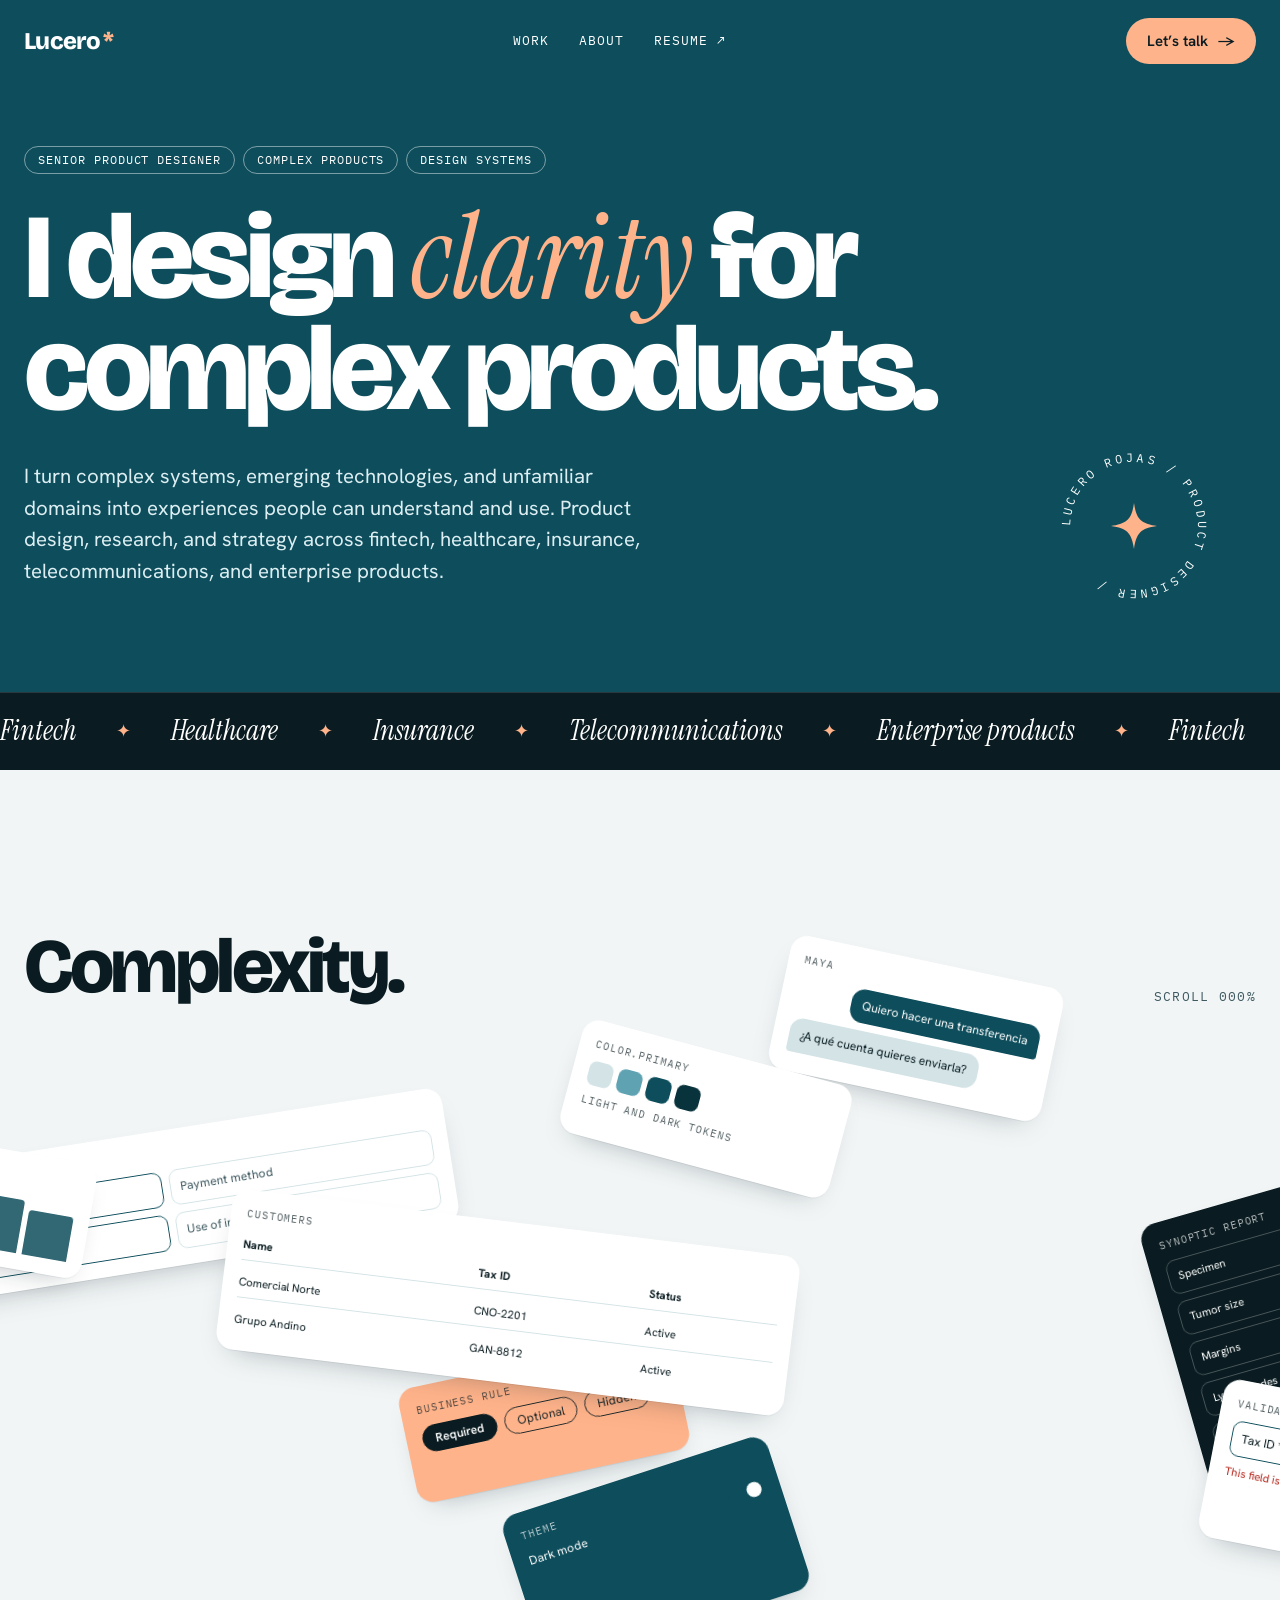
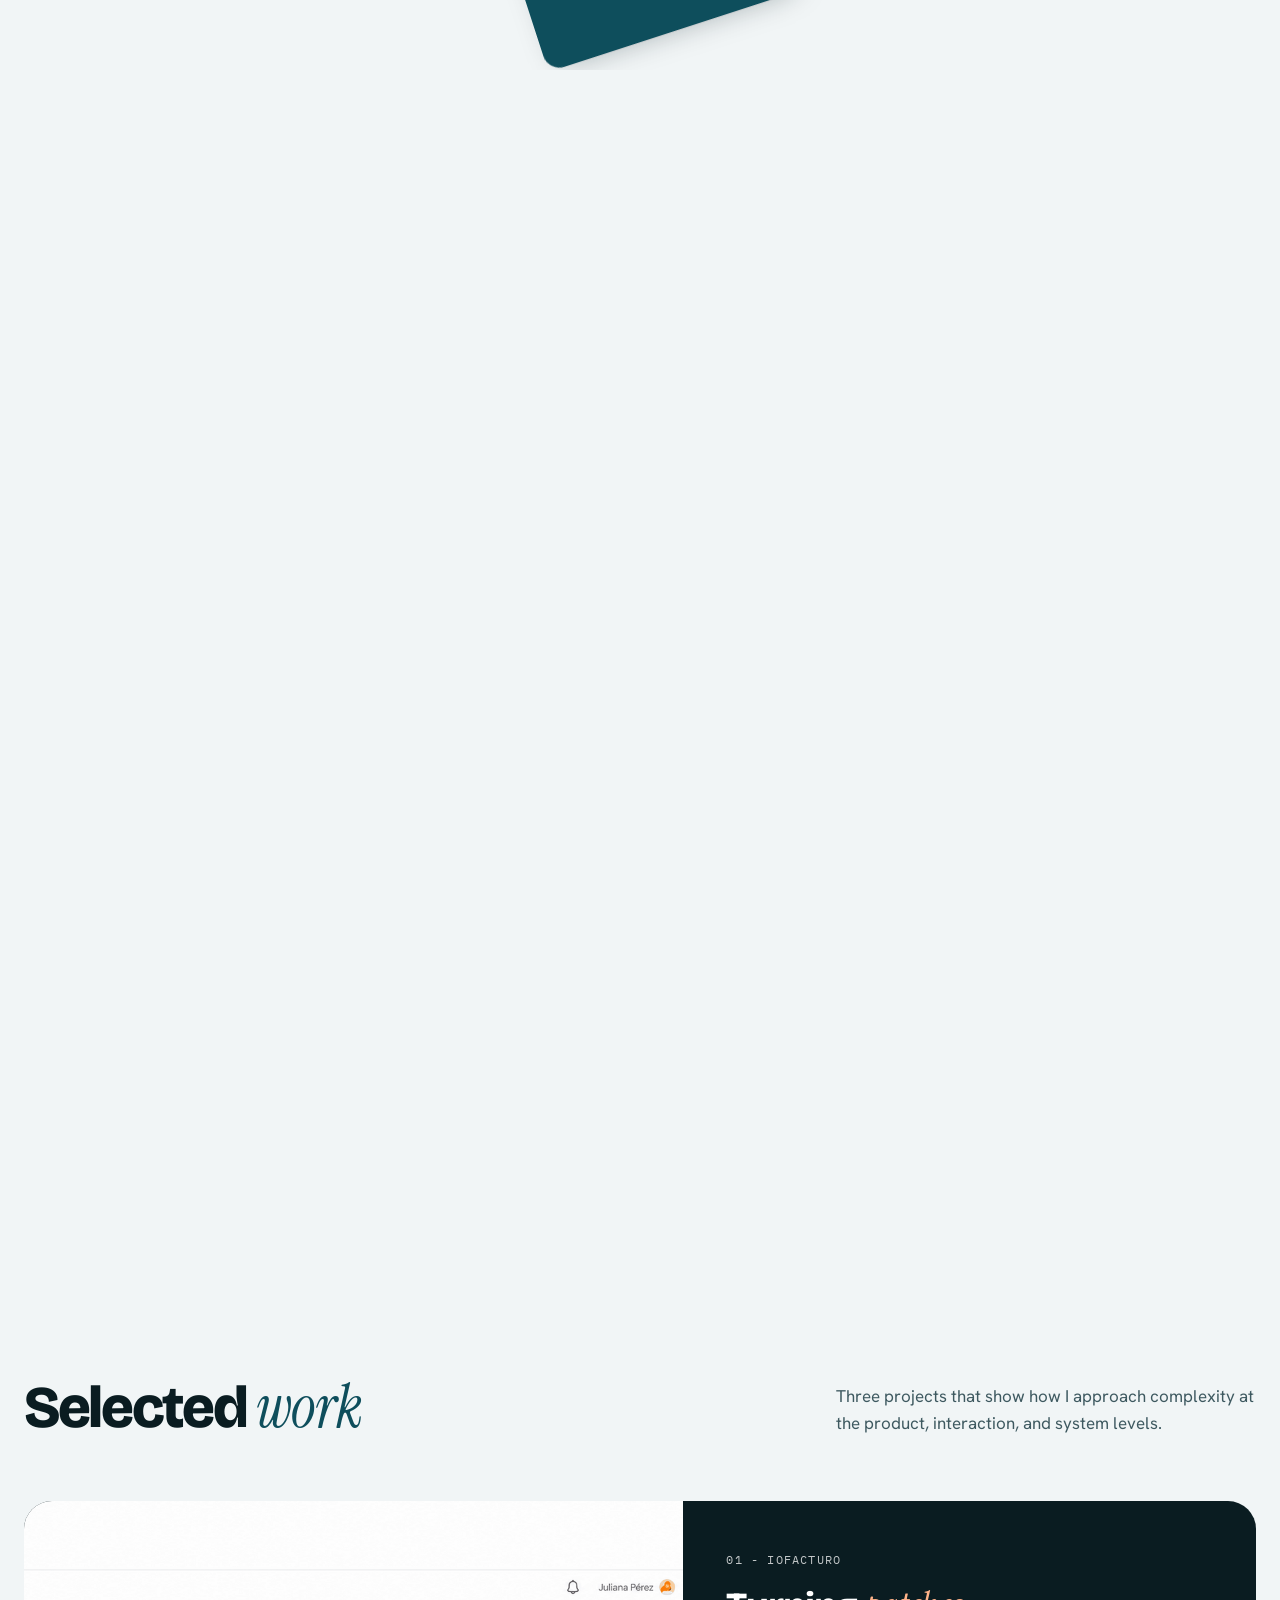
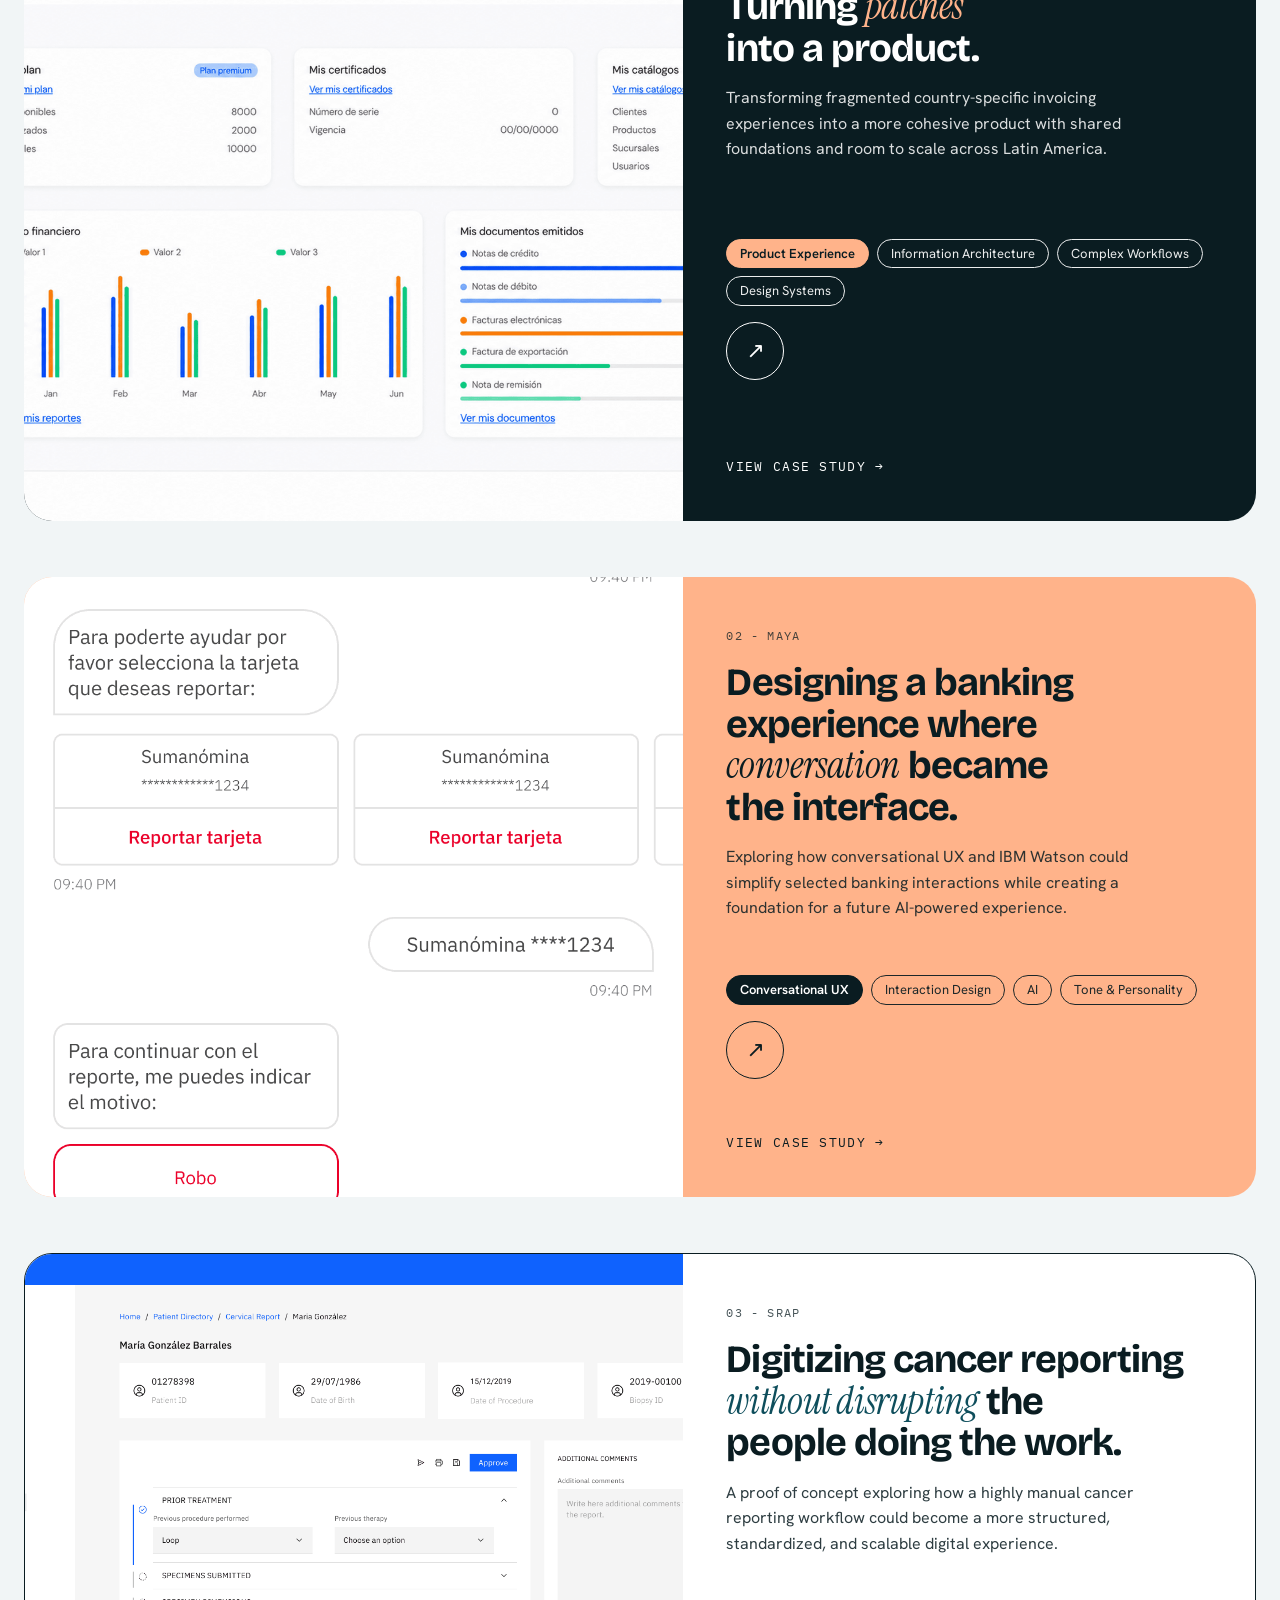
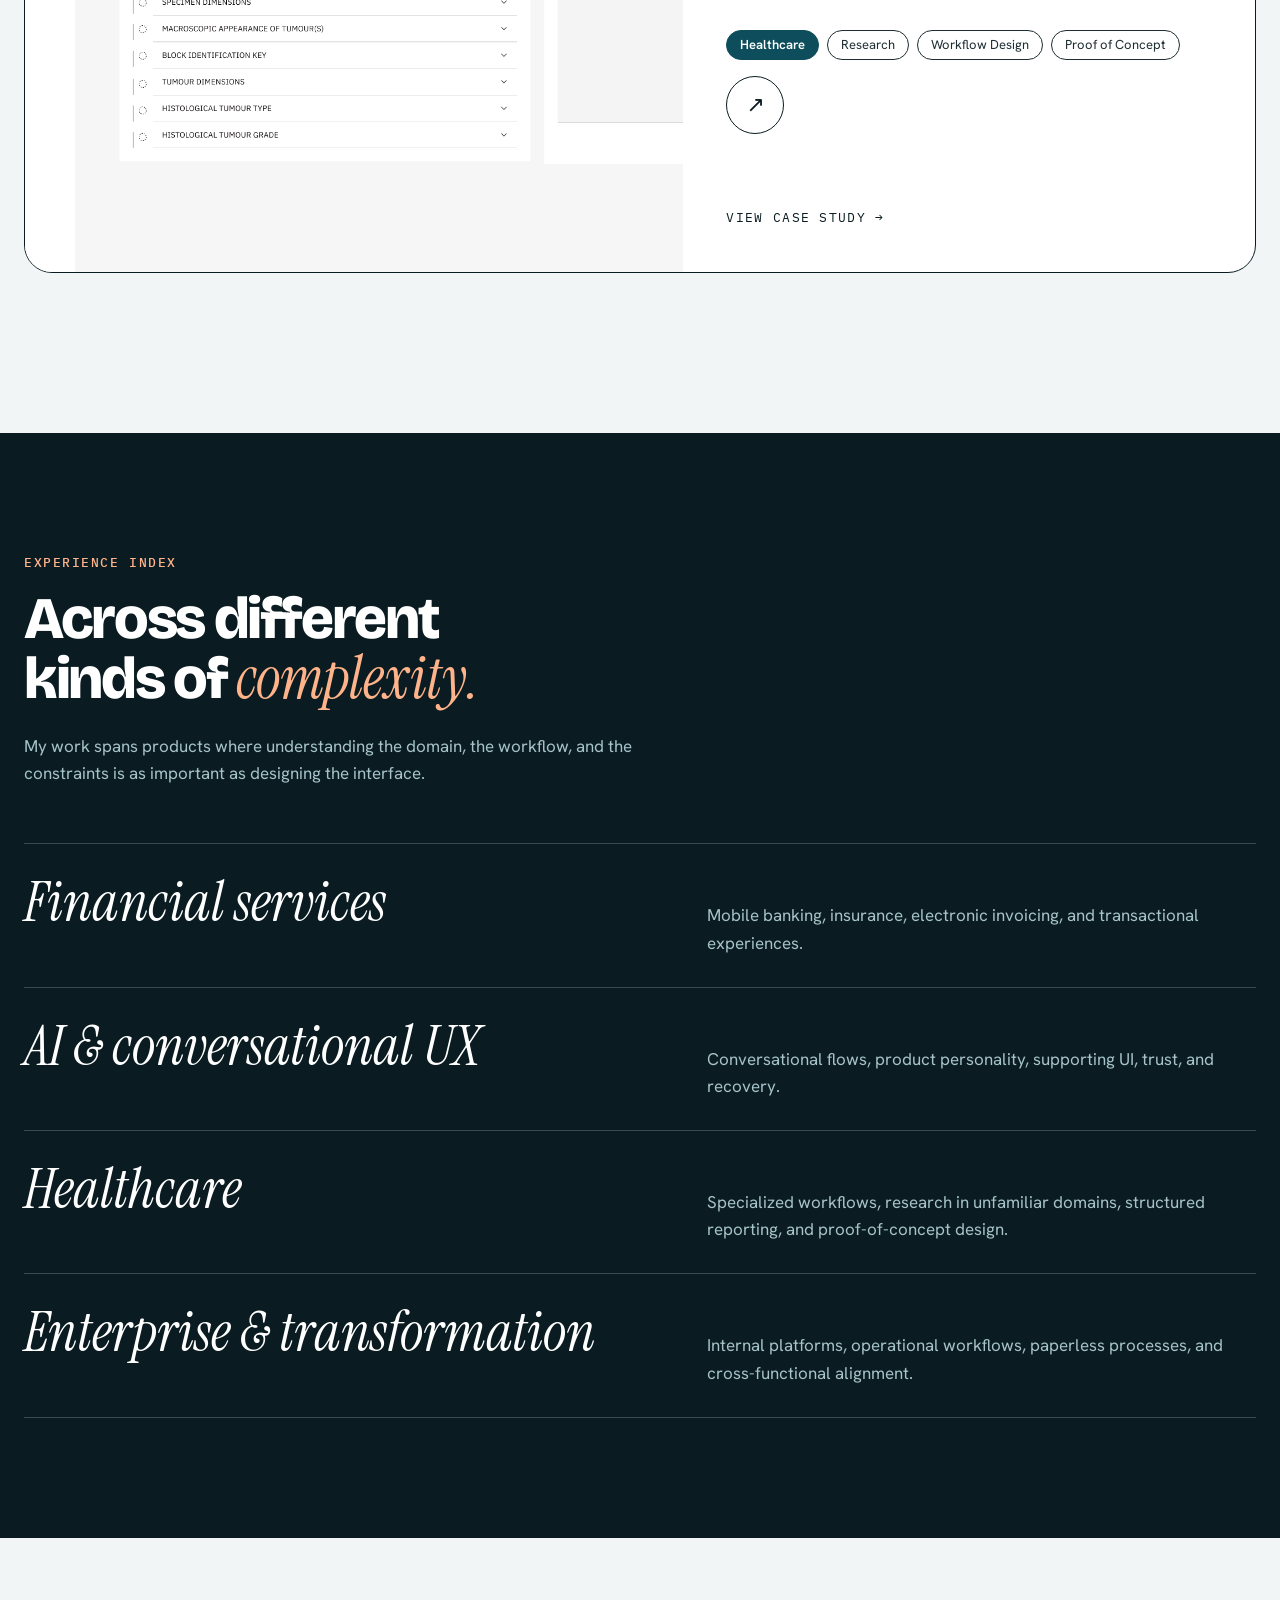
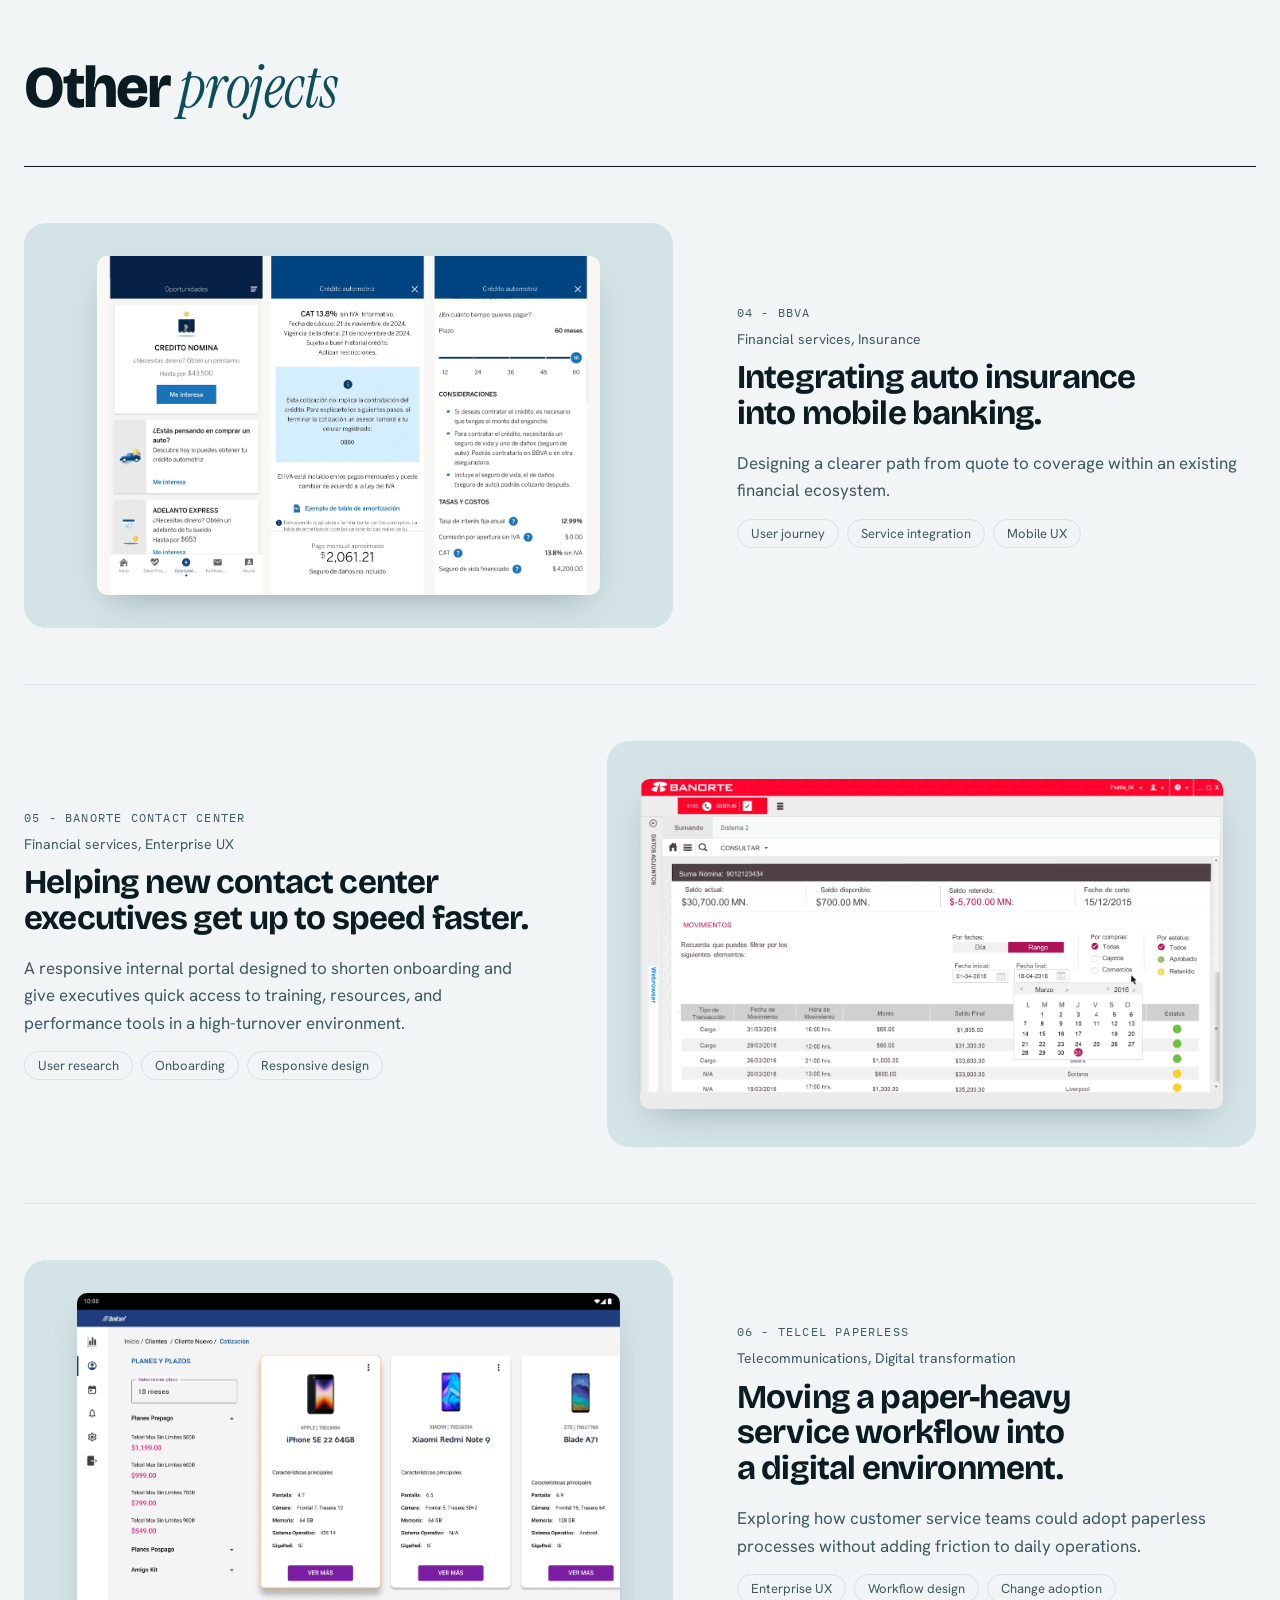
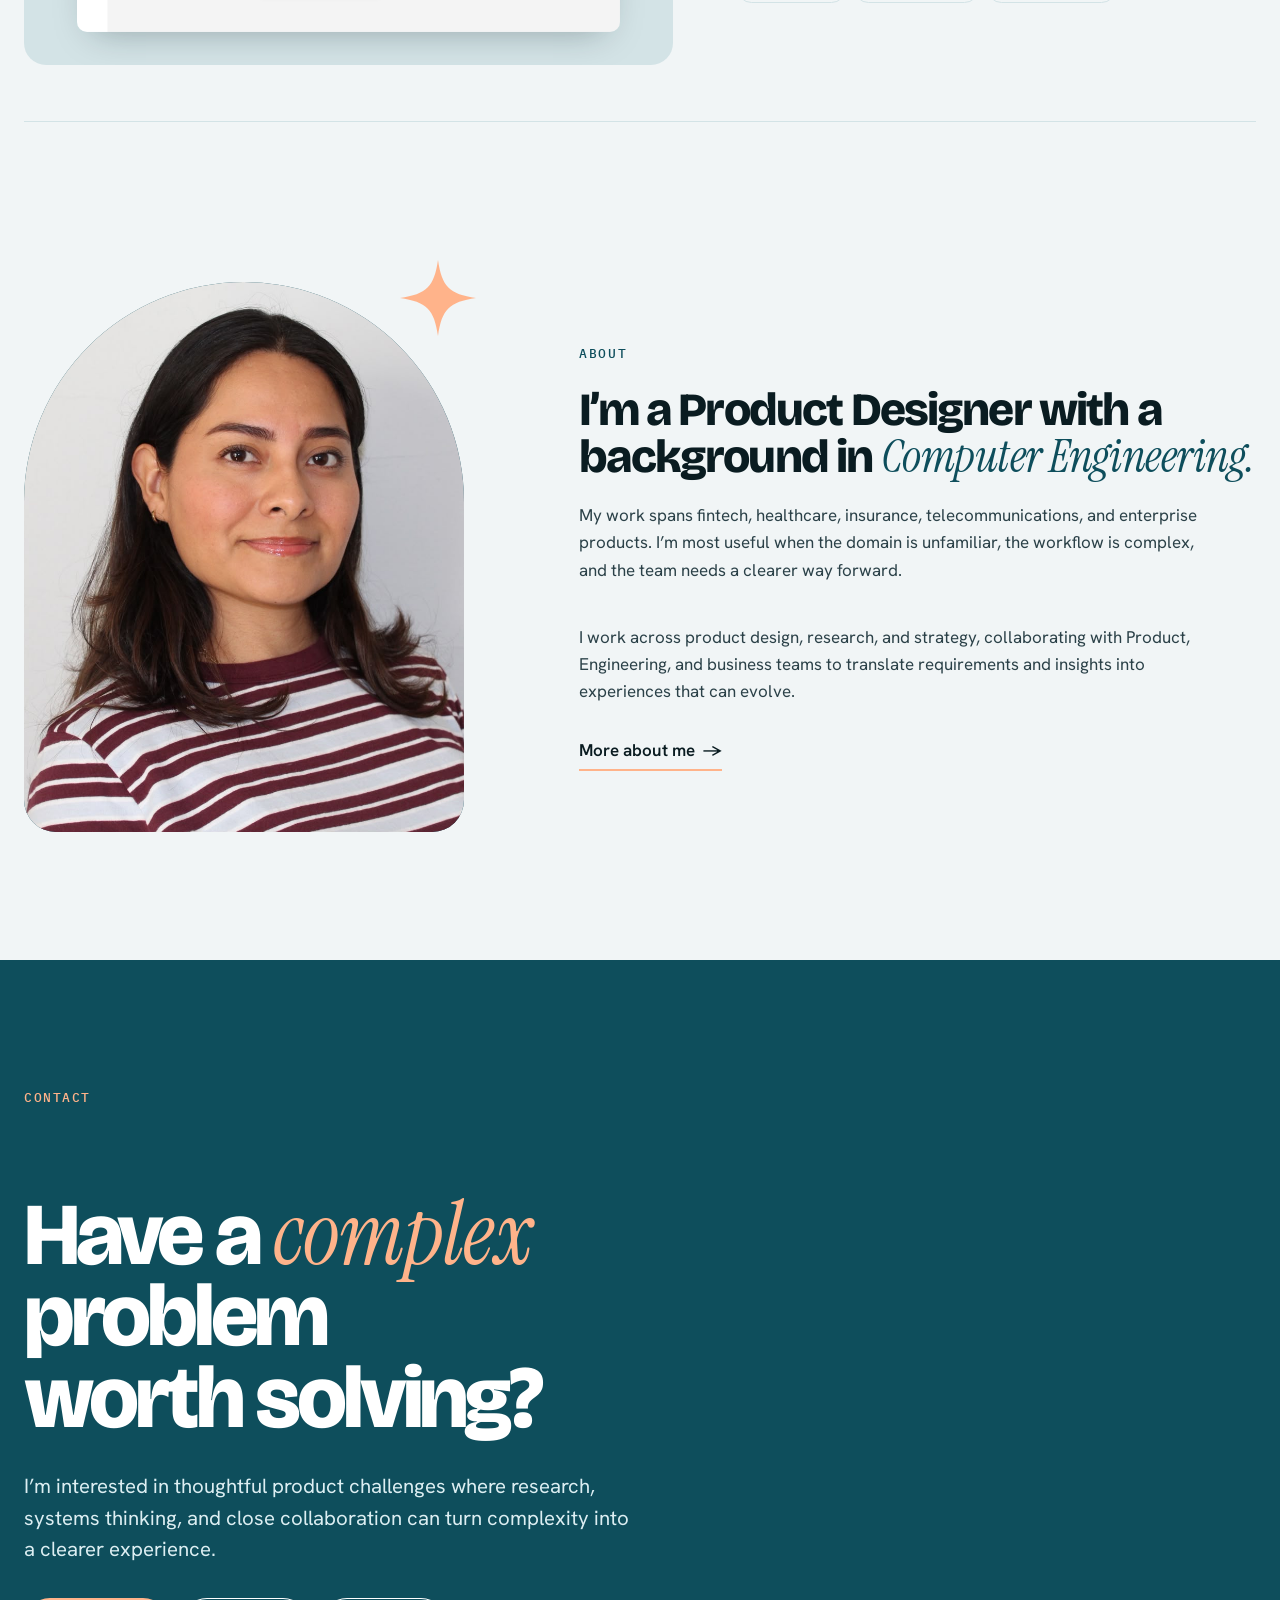
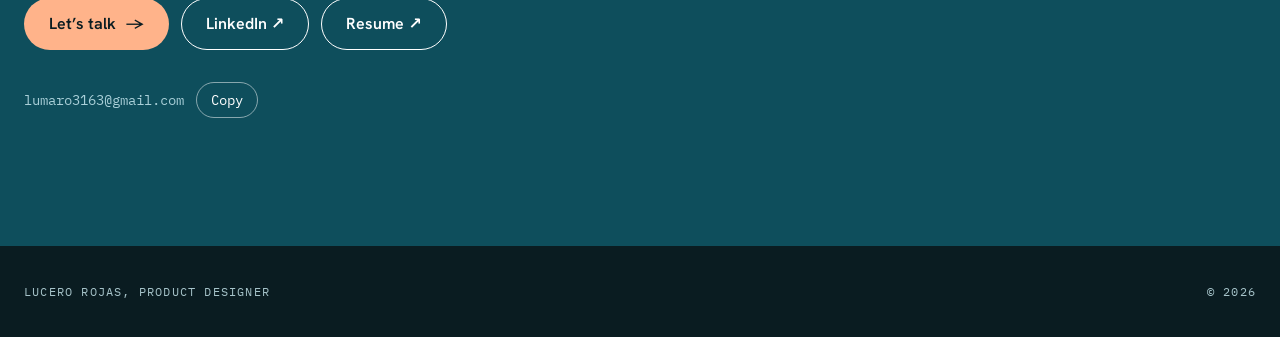
==== commit 4c0ca84d: "Add files via upload" ====
--- a/index.html
+++ b/index.html
@@ -218,7 +218,7 @@
 
 <!-- ============ MORE SELECTED WORK ============ -->
 <section class="wrap" style="padding-top:120px;padding-bottom:40px">
-  <h2 class="h2" data-reveal>More selected <em>work</em></h2>
+  <h2 class="h2" data-reveal>Other <em>projects</em></h2>
   <div class="more">
     <article class="more__row" data-reveal>
       <figure class="ph" data-label="BBVA"><img src="assets/img/home/bbva.png" alt="BBVA auto insurance flow inside the mobile banking app." loading="lazy" onerror="this.remove()"></figure>
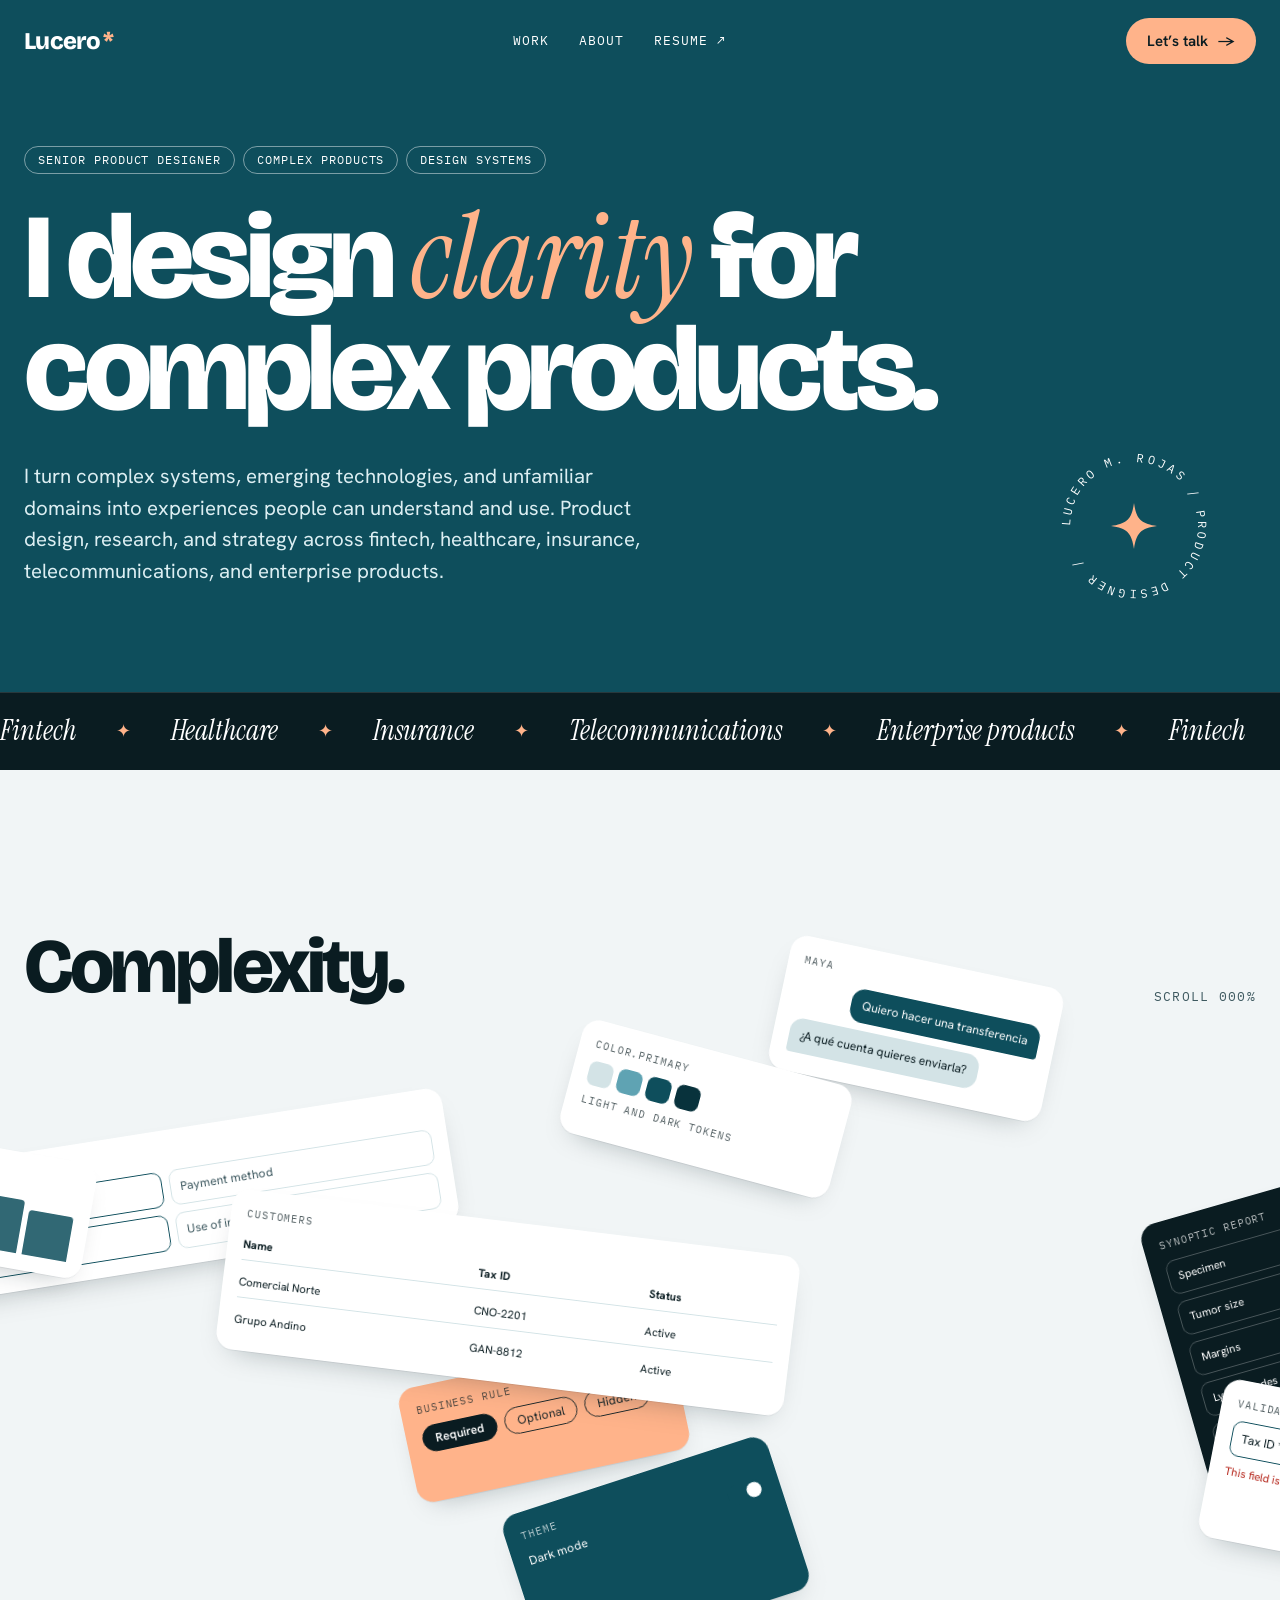
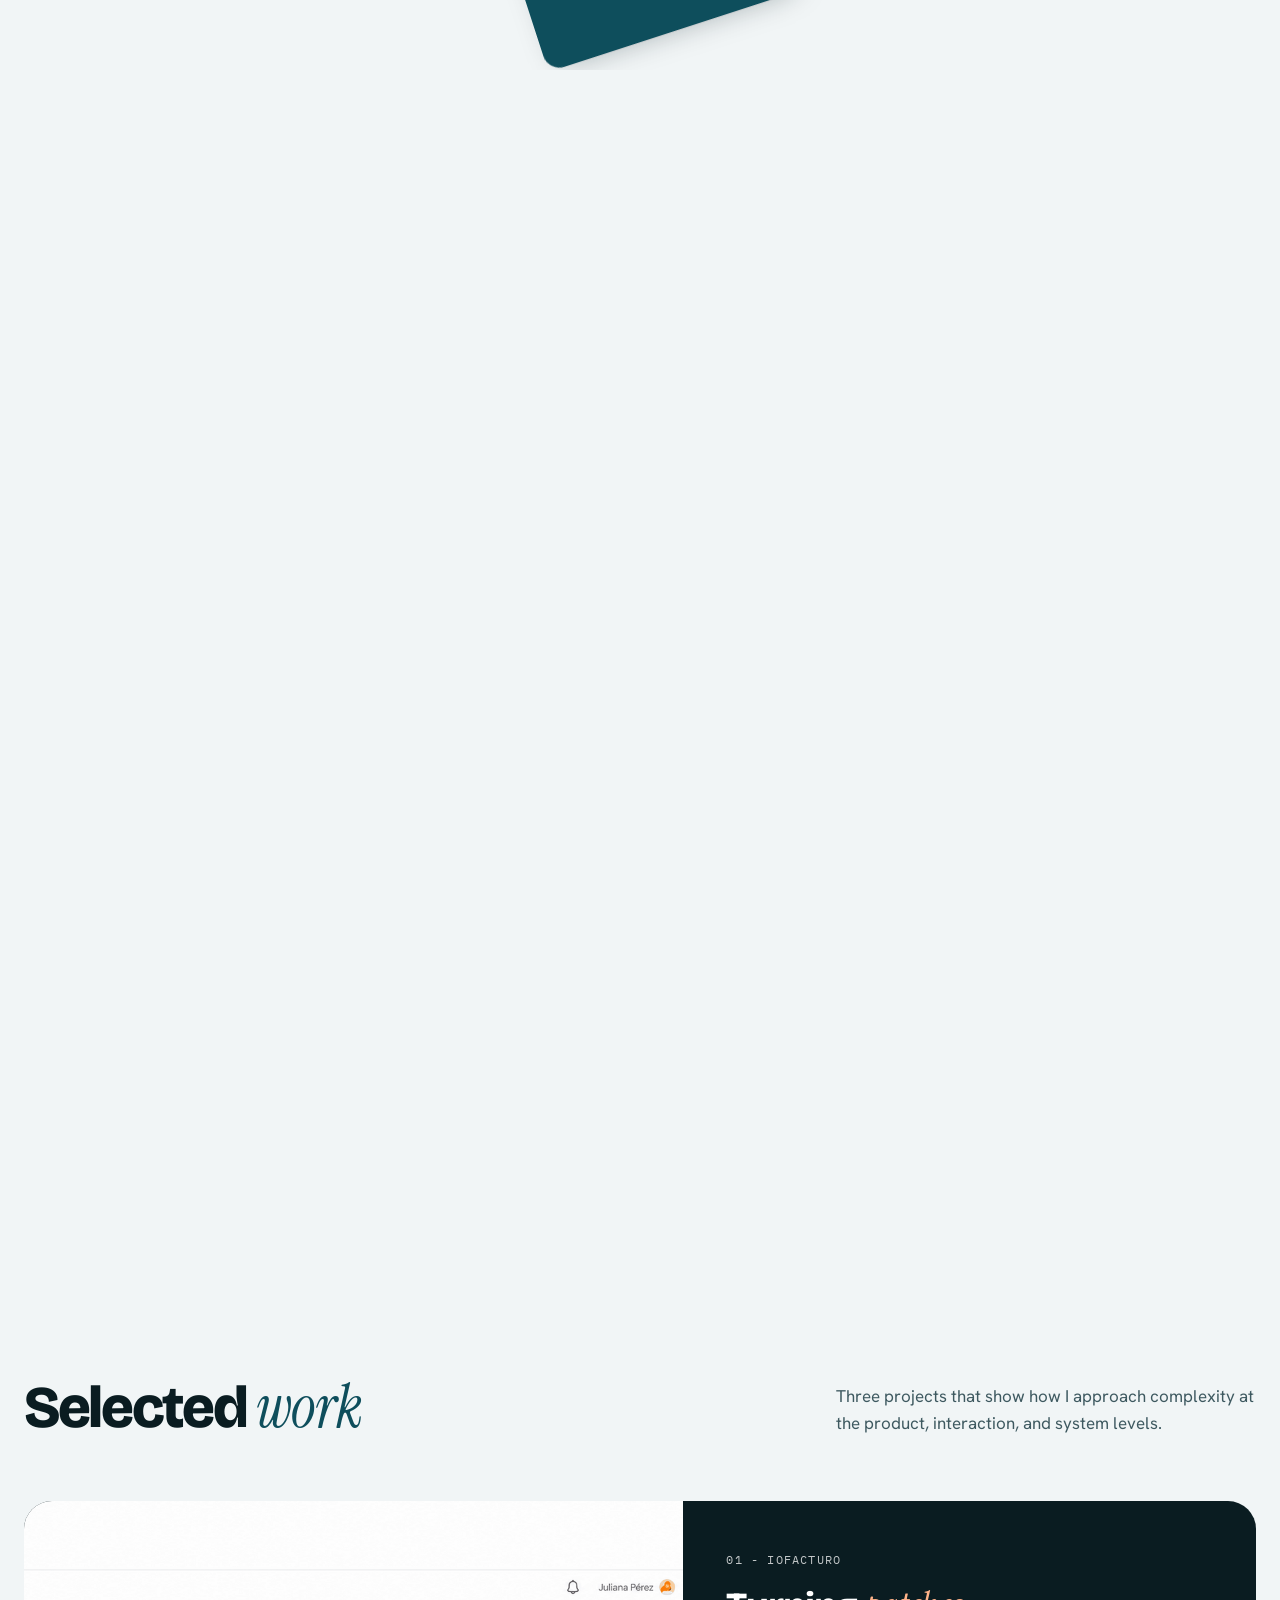
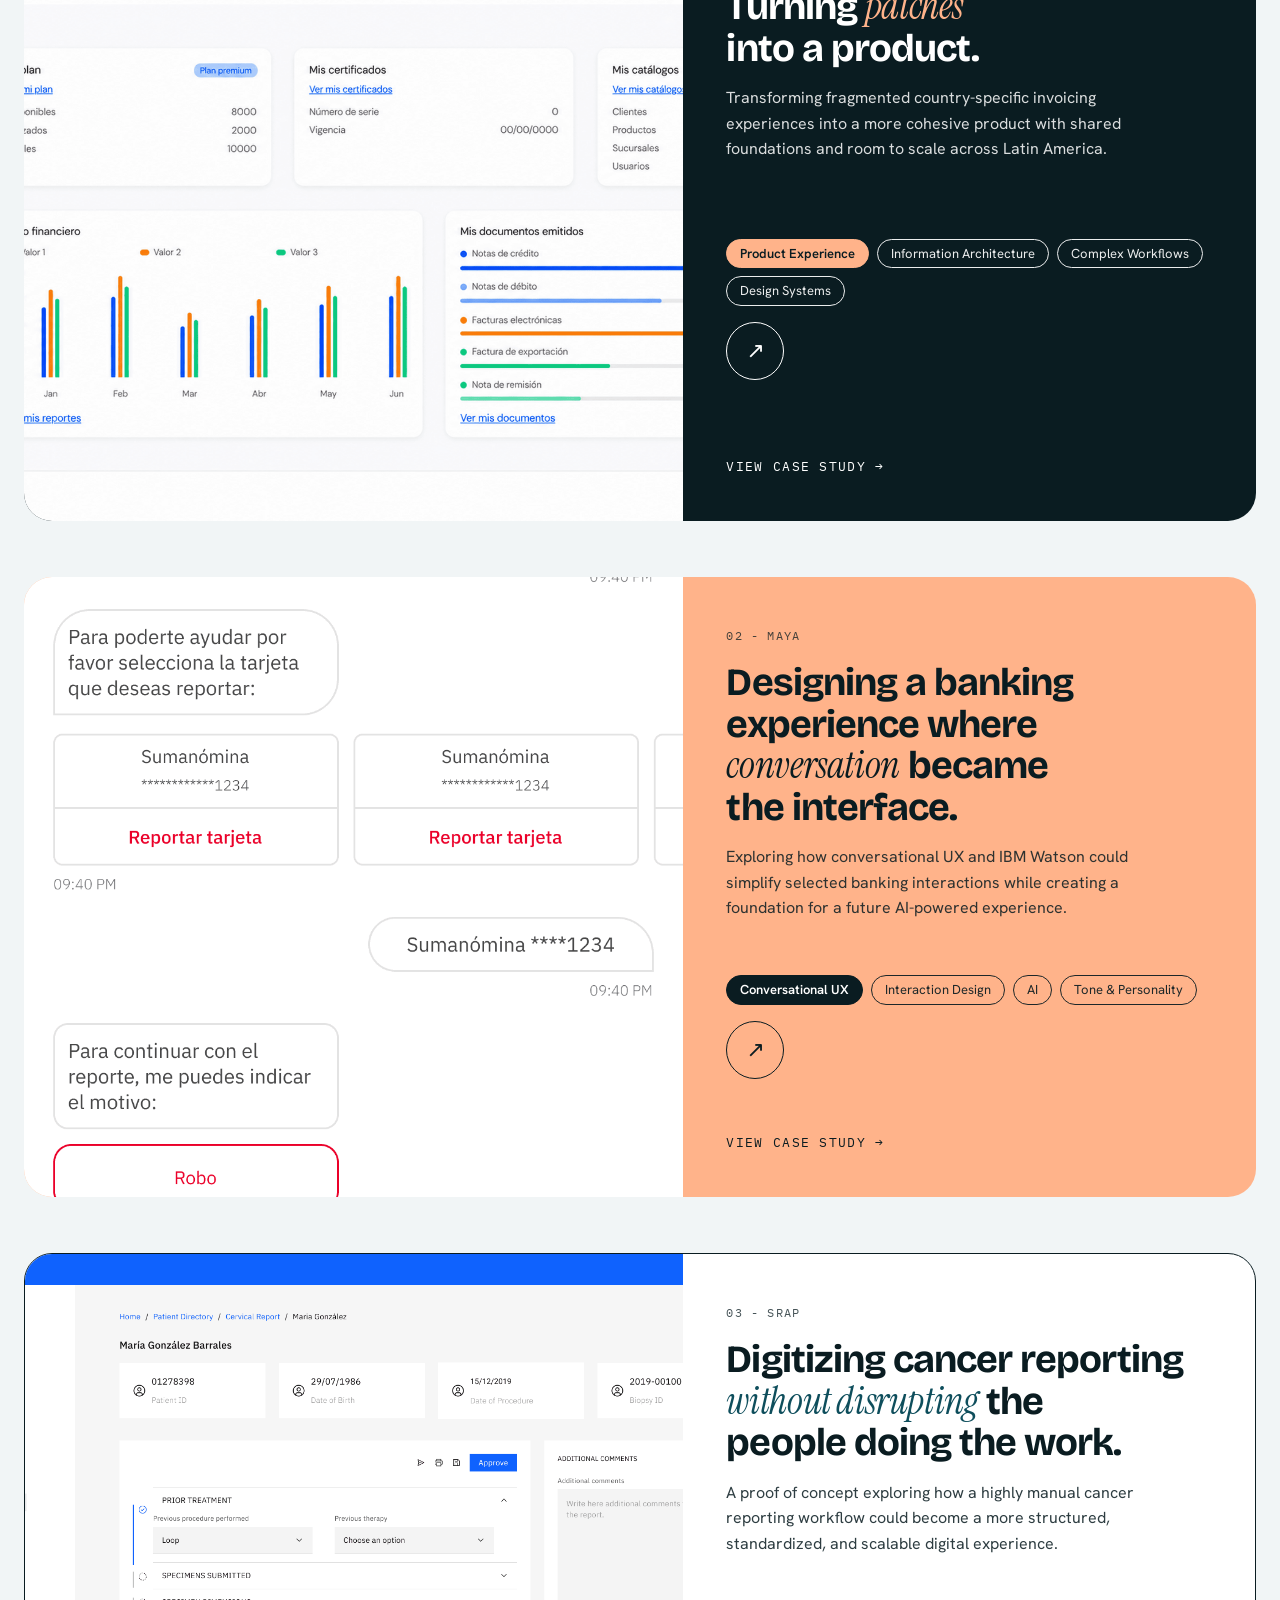
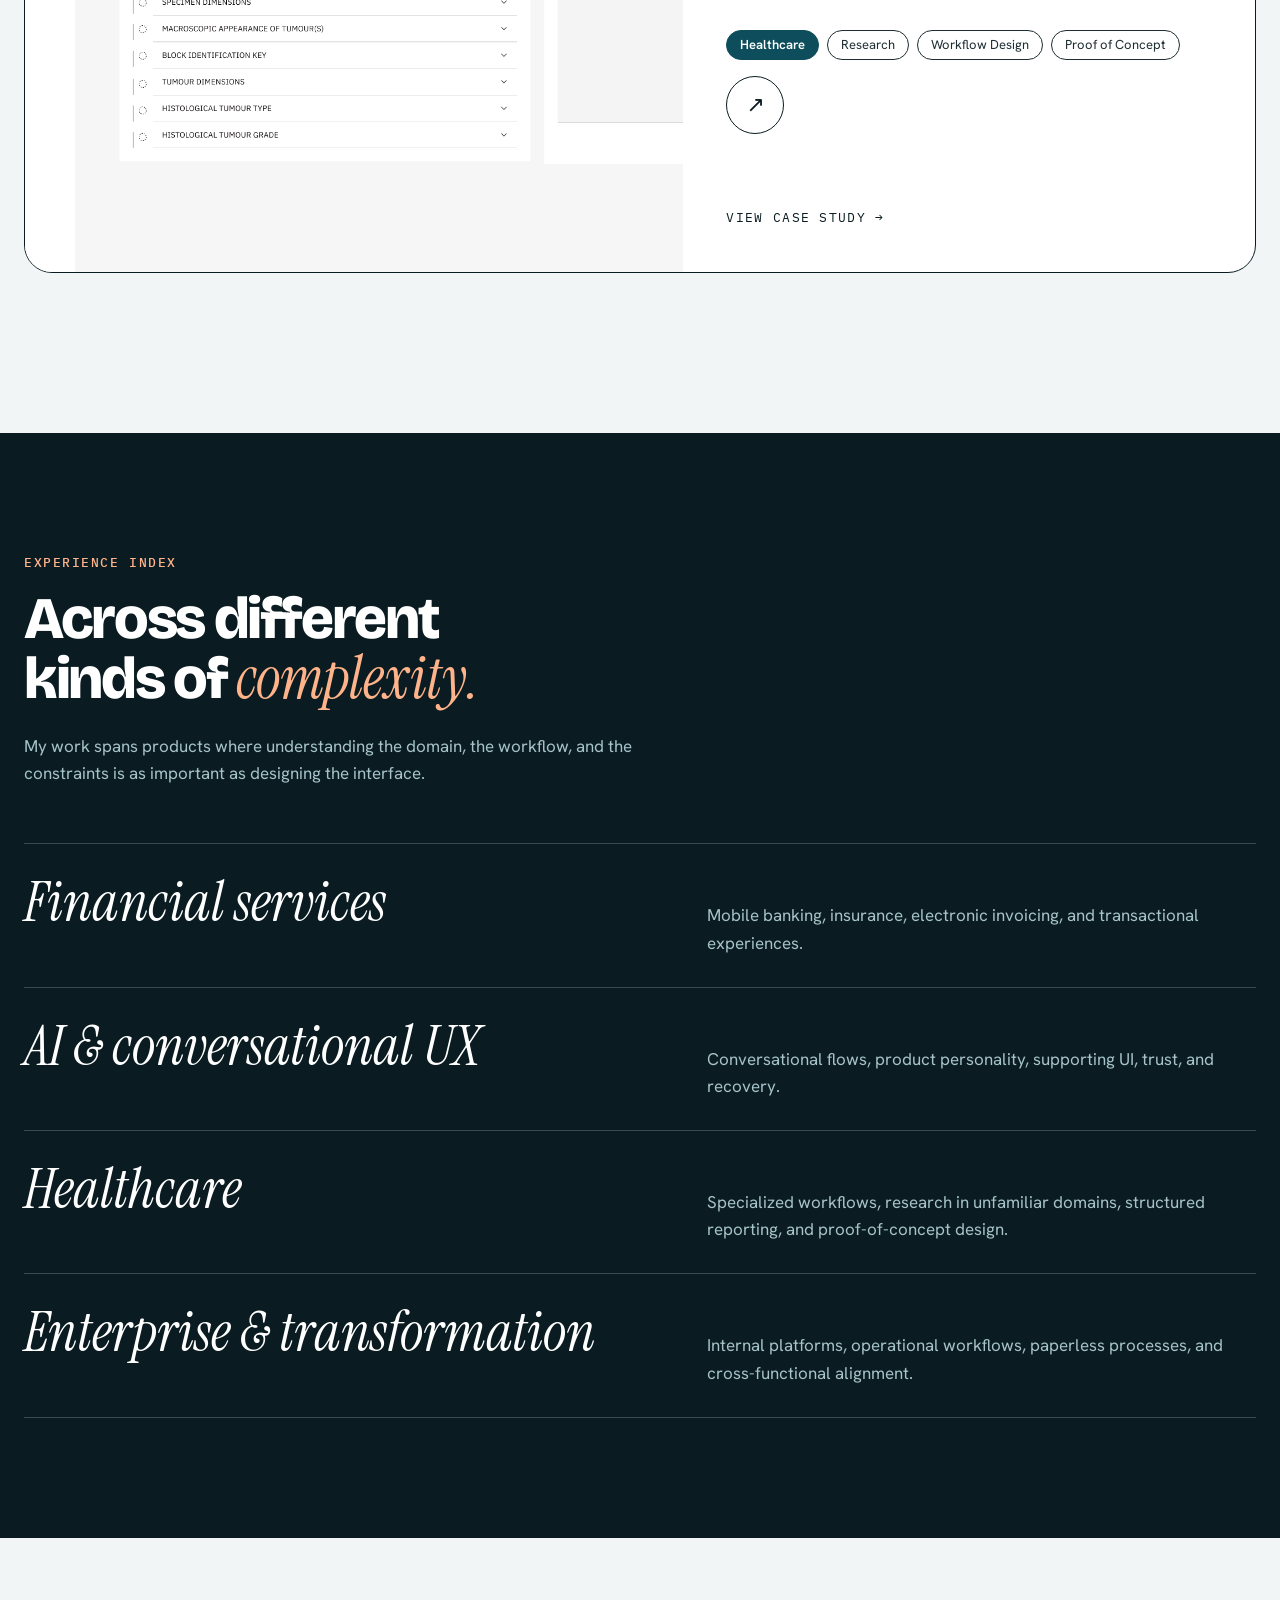
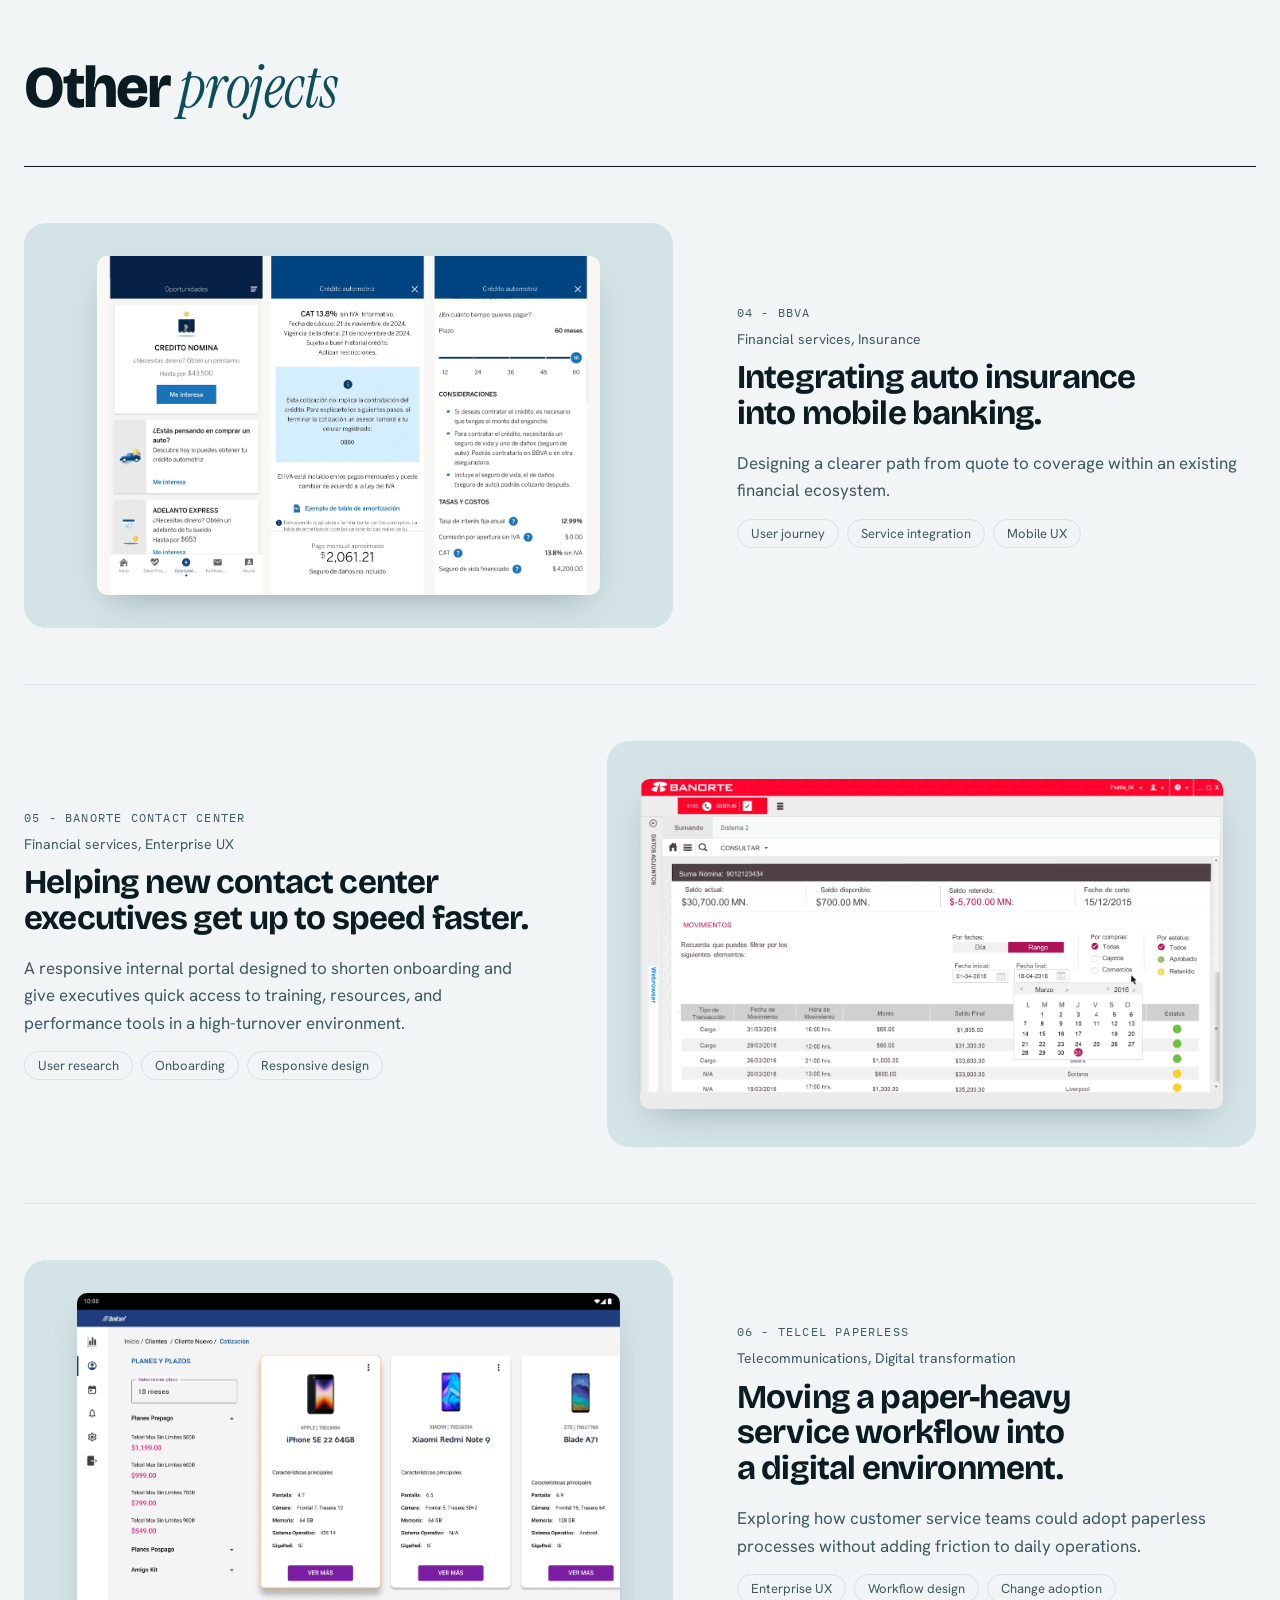
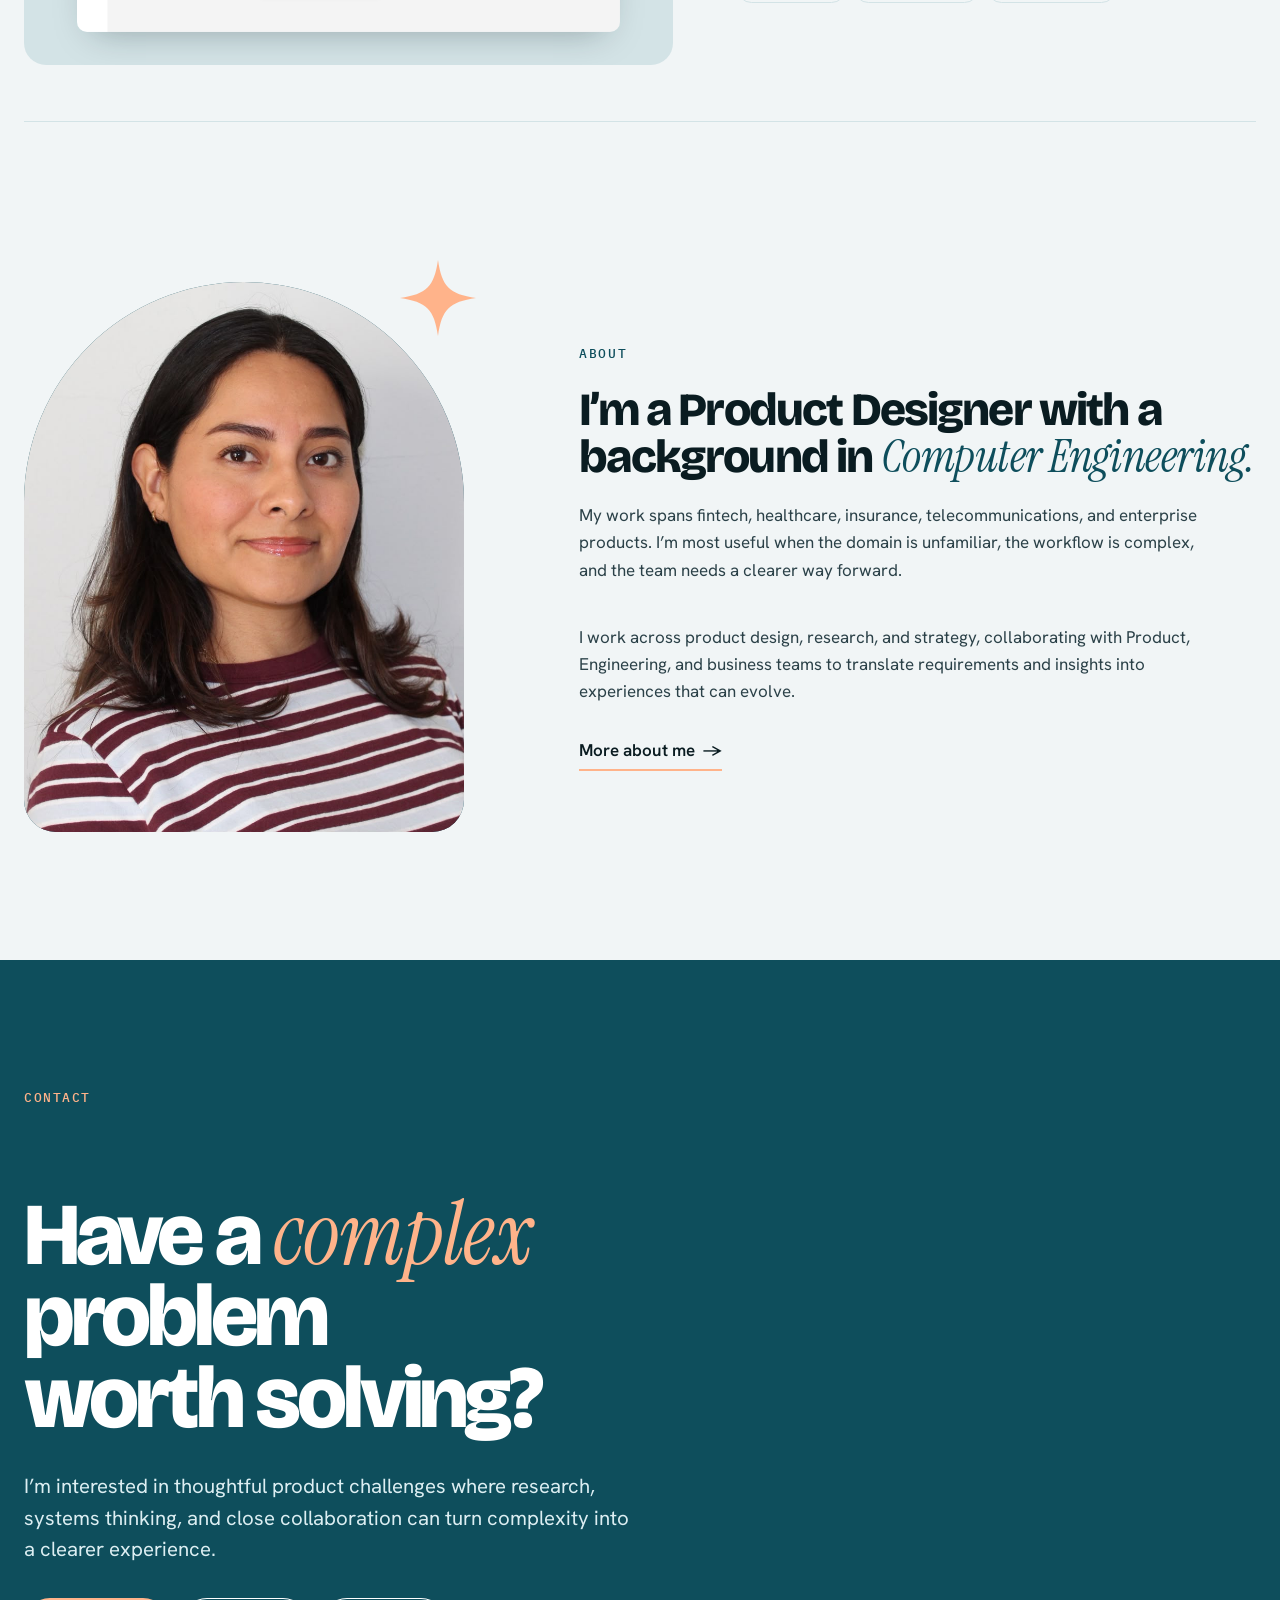
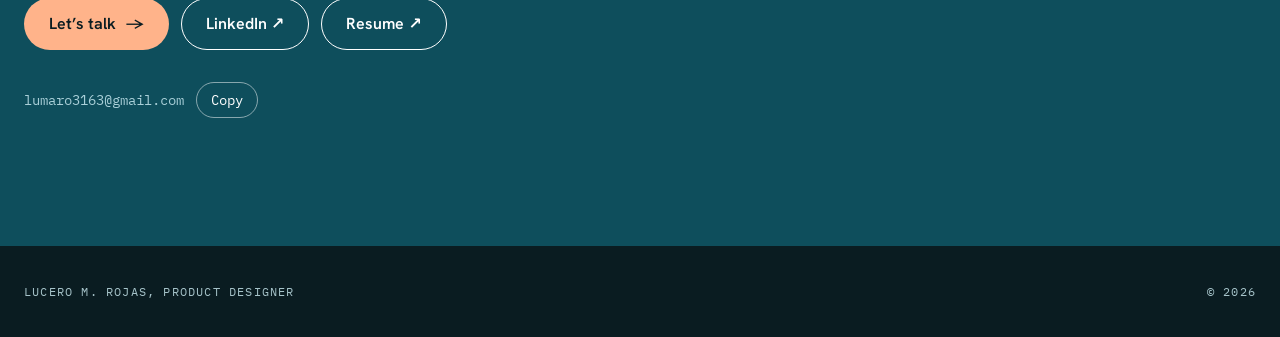
==== commit b7919fba: "Add files via upload" ====
--- a/index.html
+++ b/index.html
@@ -3,17 +3,20 @@
 <head>
 <meta charset="utf-8">
 <meta name="viewport" content="width=device-width, initial-scale=1, viewport-fit=cover">
-<title>Lucero Rojas - Product Designer</title>
-<meta name="description" content="Lucero Rojas designs clarity for complex products, systems, and emerging technologies.">
-<meta property="og:title" content="Lucero Rojas - Product Designer">
-<meta property="og:description" content="Lucero Rojas designs clarity for complex products, systems, and emerging technologies.">
-<meta property="og:image" content="https://lucerorojasdesign.github.io/assets/img/og-home.jpg">
+<title>Lucero M. Rojas - Product Designer</title>
+<meta name="description" content="Lucero M. Rojas designs clarity for complex products, systems, and emerging technologies.">
+<meta property="og:title" content="Lucero M. Rojas - Product Designer">
+<meta property="og:description" content="Lucero M. Rojas designs clarity for complex products, systems, and emerging technologies.">
+<meta property="og:image" content="https://luceromrojas.com/assets/img/og-home.jpg">
 <meta property="og:image:width" content="1200">
 <meta property="og:image:height" content="630">
-<meta property="og:url" content="https://lucerorojasdesign.github.io/">
+<meta property="og:url" content="https://luceromrojas.com/">
 <meta property="og:type" content="website">
-<meta name="twitter:image" content="https://lucerorojasdesign.github.io/assets/img/og-home.jpg">
-<link rel="canonical" href="https://lucerorojasdesign.github.io/">
+<meta name="twitter:image" content="https://luceromrojas.com/assets/img/og-home.jpg">
+<link rel="icon" href="favicon.svg" type="image/svg+xml">
+<link rel="icon" href="favicon-32.png" sizes="32x32" type="image/png">
+<link rel="apple-touch-icon" href="apple-touch-icon.png">
+<link rel="canonical" href="https://luceromrojas.com/">
 <meta name="theme-color" content="#0E4E5C">
 <meta name="twitter:card" content="summary_large_image">
 <link rel="preconnect" href="https://fonts.googleapis.com">
@@ -26,7 +29,7 @@
 
 <nav class="nav nav--hero" aria-label="Main" data-offset="120">
   <div class="wrap nav__in">
-    <a class="logo" href="index.html" aria-label="Lucero Rojas, home">Lucero<span aria-hidden="true">*</span></a>
+    <a class="logo" href="index.html" aria-label="Lucero M. Rojas, home">Lucero<span aria-hidden="true">*</span></a>
     <div class="nav__links">
       <a href="#work">Work</a>
       <a href="#about">About</a>
@@ -46,7 +49,7 @@
     <p class="lead" data-reveal>I turn complex systems, emerging technologies, and unfamiliar domains into experiences people can understand and use. Product design, research, and strategy across fintech, healthcare, insurance, telecommunications, and enterprise products.</p>
 
     <div class="badge" aria-hidden="true">
-      <svg class="ring" viewBox="0 0 200 200"><defs><path id="circ" d="M100,100 m-78,0 a78,78 0 1,1 156,0 a78,78 0 1,1 -156,0"></path></defs><text><textPath href="#circ">Lucero Rojas / Product Designer / </textPath></text></svg>
+      <svg class="ring" viewBox="0 0 200 200"><defs><path id="circ" d="M100,100 m-78,0 a78,78 0 1,1 156,0 a78,78 0 1,1 -156,0"></path></defs><text><textPath href="#circ">Lucero M. Rojas / Product Designer / </textPath></text></svg>
       <svg class="star" viewBox="0 0 40 40" width="46" height="46"><path d="M20 0 C22 14 26 18 40 20 C26 22 22 26 20 40 C18 26 14 22 0 20 C14 18 18 14 20 0Z"></path></svg>
     </div>
   </div>
@@ -260,7 +263,7 @@
 <section id="about" class="wrap" style="padding-top:120px;padding-bottom:128px">
   <div class="about">
     <div class="about__photo" data-reveal="scale">
-      <figure class="ph" data-label="Your photo"><img src="assets/img/home/lucero.jpg" alt="Portrait of Lucero Rojas." loading="lazy" onerror="this.remove()"></figure>
+      <figure class="ph" data-label="Your photo"><img src="assets/img/home/lucero.jpg" alt="Portrait of Lucero M. Rojas." loading="lazy" onerror="this.remove()"></figure>
       <svg class="star" viewBox="0 0 40 40" aria-hidden="true"><path d="M20 0 C22 14 26 18 40 20 C26 22 22 26 20 40 C18 26 14 22 0 20 C14 18 18 14 20 0Z"></path></svg>
     </div>
     <div class="about__txt">
@@ -292,7 +295,7 @@
 
 <footer class="footer">
   <div class="wrap footer__in">
-    <span>Lucero Rojas, Product Designer</span>
+    <span>Lucero M. Rojas, Product Designer</span>
     <span>© 2026</span>
   </div>
 </footer>
